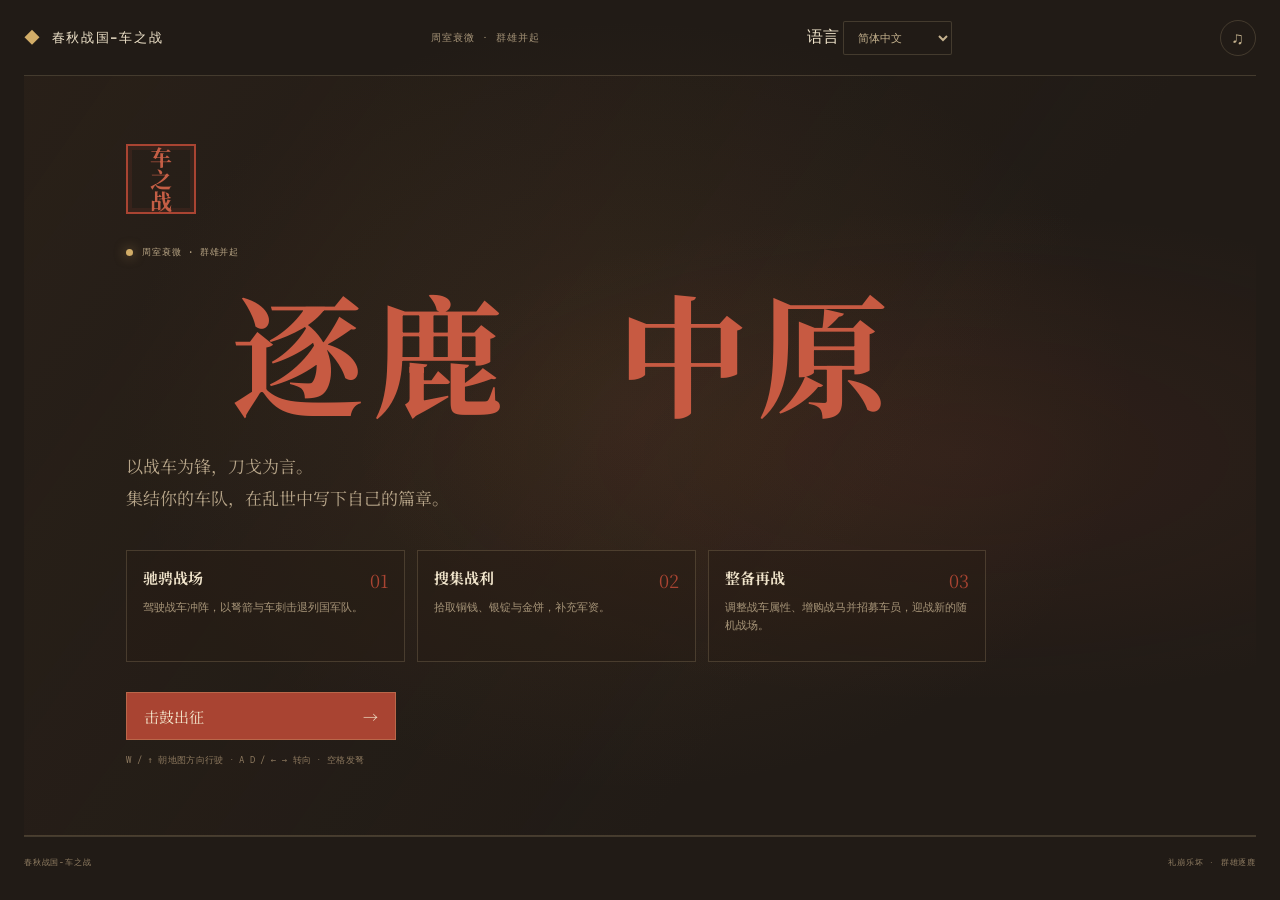
==== index.html @ d4587123 "Refactor battle into composable systems with seeded RNG and tests Split the monolithic game module i" ====
<!doctype html>
<html lang="zh-CN">
  <head>
    <meta charset="UTF-8">
    <meta name="viewport" content="width=device-width, initial-scale=1, viewport-fit=cover">
    <meta name="theme-color" content="#211b16">
    <meta name="description" data-i18n-content="app.description" content="一款以春秋战国为背景的俯视角战车战斗游戏。">
    <title data-i18n="app.title">春秋战国-车之战</title>
    <link rel="icon" href="data:,">
    <link rel="stylesheet" href="./styles/game.css">
    <script type="module" src="./src/main.js"></script>
  </head>
  <body>
    <main class="game-shell">
      <header class="topbar">
        <a class="brand" href="./" data-i18n-aria-label="app.home" aria-label="春秋战国-车之战首页">
          <span class="brand-mark" aria-hidden="true">◆</span>
          <span data-i18n="app.brand">春秋战国-车之战</span>
        </a>
        <p class="topbar-note" data-i18n="app.motto">周室衰微 · 群雄并起</p>
        <label class="language-control">
          <span class="sr-only" data-i18n="app.language">语言</span>
          <select id="locale-select" data-i18n-aria-label="app.language" aria-label="语言">
            <option value="zh-CN" data-i18n="app.language.zh-CN">简体中文</option>
            <option value="en" data-i18n="app.language.en">English</option>
          </select>
        </label>
        <button class="sound-button" id="sound-button" type="button" data-i18n-aria-label="app.sound" data-i18n-title="app.sound" aria-label="切换音效" title="切换音效">
          <span id="sound-icon" aria-hidden="true">♫</span>
        </button>
      </header>

      <section class="screen menu-screen" id="menu-screen">
        <div class="menu-seal" data-i18n="menu.seal">车之战</div>
        <p class="eyebrow"><span class="status-dot"></span><span data-i18n="menu.eyebrow">周室衰微 · 群雄并起</span></p>
        <h1><span data-i18n="menu.title.first">逐鹿</span><span data-i18n="menu.title.second">中原</span></h1>
        <p class="menu-lede"><span data-i18n="menu.lede.first">以战车为锋，刀戈为言。</span><br><span data-i18n="menu.lede.second">集结你的车队，在乱世中写下自己的篇章。</span></p>
        <div class="menu-features">
          <article><span aria-hidden="true">01</span><strong data-i18n="menu.feature.1.title">驰骋战场</strong><p data-i18n="menu.feature.1.copy">驾驶战车冲阵，以弩箭与车刺击退列国军队。</p></article>
          <article><span aria-hidden="true">02</span><strong data-i18n="menu.feature.2.title">搜集战利</strong><p data-i18n="menu.feature.2.copy">拾取铜钱、银锭与金饼，补充军资。</p></article>
          <article><span aria-hidden="true">03</span><strong data-i18n="menu.feature.3.title">整备再战</strong><p data-i18n="menu.feature.3.copy">调整战车属性、增购战马并招募车员，迎战新的随机战场。</p></article>
        </div>
        <button class="primary-action" id="menu-start" type="button"><span data-i18n="menu.start">击鼓出征</span><span aria-hidden="true">→</span></button>
        <p class="menu-footnote" data-i18n="controls.chariot">W / ↑ 地图向上 · S / ↓ 地图向下 · A D / ← → 转向并漂移 · 空格发弩</p>
      </section>

      <section class="screen shop-screen" id="shop-screen" hidden>
        <div class="shop-heading">
          <div>
            <p class="eyebrow"><span class="status-dot"></span><span data-i18n="shop.eyebrow">此役已毕</span></p>
            <h2 data-i18n="shop.title">凯旋整备</h2>
            <p class="shop-subtitle" id="shop-location"></p>
          </div>
          <div class="treasury shop-treasury"><span data-i18n="shop.treasury">军资</span><strong id="shop-gold">0</strong><span data-i18n="shop.currency">两</span></div>
        </div>
        <div class="shop-summary">
          <span><span data-i18n="shop.score">本役战功</span> <strong id="shop-score">0</strong></span>
          <span><span data-i18n="shop.kills">讨伐敌军</span> <strong id="shop-kills">0</strong></span>
          <span><span data-i18n="shop.stage">当前战局</span> <strong id="shop-stage">1</strong></span>
        </div>
        <h3 class="section-title"><span data-i18n="shop.stats.title">战车属性</span> <span data-i18n="shop.stats.hint">五维雷达 · 悬停或聚焦购置项预览变化</span></h3>
        <div class="shop-stats" id="shop-stats" aria-live="polite"></div>
        <p class="shop-collision-note"><strong data-i18n="shop.collision.label">冲撞伤害：</strong><span data-i18n="shop.collision.description">基础为 1 点；每级轴与轮辋升级额外增加 2 点。需要高速正面冲撞；重甲步卒仍免疫冲撞伤害。机动和战马影响速度与转向，不直接增加伤害。</span></p>
        <h3 class="section-title shop-equipment-title"><span data-i18n="shop.items.title">整装备战</span> <span data-i18n="shop.items.hint">选择类别查看可购项目</span></h3>
        <div class="shop-items" id="shop-items"></div>
        <div class="shop-bottom">
          <p id="shop-message" aria-live="polite" data-i18n="shop.message">军资可在此换取更强的战车与随行将士。</p>
          <button class="primary-action" id="next-battle" type="button"><span data-i18n="shop.next">整备完成 · 开始下一战</span><span aria-hidden="true">→</span></button>
        </div>
      </section>

      <section class="game-layout screen" id="battle-screen" data-i18n-aria-label="battle.label" aria-label="春秋战国-车之战" hidden>
        <div class="field-frame">
          <div class="canvas-wrap">
            <canvas id="game" data-i18n-aria-label="battle.aria" aria-label="春秋战国战场。战车阶段W、S沿地图上下加速，A、D转向并造成漂移，空格发射弩箭；下车后WASD移动，空格近战。"></canvas>
            <section class="battle-hud" data-i18n-aria-label="battle.status" aria-label="战场状态">
              <div class="stats" aria-live="polite">
                <div class="stat battle-score">
                  <span class="stat-label" data-i18n="battle.score">战功</span>
                  <strong id="score">00000</strong>
                </div>
                <div class="treasury"><span data-i18n="shop.treasury">军资</span><strong id="gold">0</strong><span data-i18n="shop.currency">两</span></div>
                <div class="stat">
                  <span class="stat-label" data-i18n="battle.stage">战局</span>
                  <strong id="wave">01</strong>
                </div>
              </div>
              <div class="battle-hud-details">
                <div class="mode-block">
                  <span class="stat-label" data-i18n="battle.mode">作战形态</span>
                  <strong id="party-mode" class="party-mode" data-i18n="battle.chariot">战车</strong>
                </div>
                <div class="hull-block">
                  <div class="hull-caption"><span id="hull-label" class="stat-label" data-i18n="battle.hull">战车耐久</span><strong id="hull-value">100</strong></div>
                  <div class="hull-track"><span id="hull-health"></span></div>
                </div>
                <div class="objective-block">
                  <div class="hull-caption"><span class="stat-label" id="objective-label" data-i18n="battle.objective">本役目标</span><strong id="objective-count">0 / 8</strong></div>
                  <div class="hull-track"><span id="objective-progress"></span></div>
                </div>
              </div>
            </section>
            <div class="extraction-guide" id="extraction-guide" hidden aria-live="polite">
              <span class="extraction-arrow" id="extraction-arrow" aria-hidden="true">↑</span>
              <span class="extraction-guide-copy"><strong data-i18n="battle.extractGuide">前往撤离点</strong><small id="extraction-distance"></small></span>
            </div>
            <div class="boss-warning" id="boss-warning" hidden role="alert">
              <span class="boss-warning-mark" aria-hidden="true">!</span>
              <span class="boss-warning-copy"><strong id="boss-warning-title"></strong><small id="boss-warning-subtitle"></small></span>
            </div>
            <button class="start-button" id="start-button" type="button" data-i18n-aria-label="battle.pauseLabel" aria-label="暂停战局">
              <span id="start-label" data-i18n="battle.startLabel">整军出征</span><span aria-hidden="true">↗</span>
            </button>
            <div class="game-overlay" id="game-overlay">
              <div class="overlay-card">
                <span class="overlay-icon" id="overlay-icon">✦</span>
                <p class="eyebrow" id="overlay-eyebrow" data-i18n="overlay.ready">整军待发</p>
                <h2 id="overlay-title" data-i18n="overlay.title">将军，请下令</h2>
                <p id="overlay-copy" data-i18n="overlay.copy">驾驭战车，冲破敌阵，争夺中原。</p>
                <button class="overlay-button" id="overlay-button" type="button"><span data-i18n="menu.start">击鼓出征</span><span aria-hidden="true">→</span></button>
              </div>
            </div>
            <div class="touch-controls" data-i18n-aria-label="battle.touch" aria-label="触屏操作">
              <div class="touch-pad" id="touch-pad" role="group" data-i18n-aria-label="battle.touchDirection" aria-label="战车方向">
                <div class="touch-joystick" id="touch-joystick" role="application" data-i18n-aria-label="battle.joystick" aria-label="方向摇杆">
                  <span class="touch-joystick-mark touch-joystick-mark-up" aria-hidden="true"></span>
                  <span class="touch-joystick-mark touch-joystick-mark-right" aria-hidden="true"></span>
                  <span class="touch-joystick-mark touch-joystick-mark-down" aria-hidden="true"></span>
                  <span class="touch-joystick-mark touch-joystick-mark-left" aria-hidden="true"></span>
                  <span class="touch-joystick-knob" id="touch-joystick-knob" aria-hidden="true"></span>
                </div>
              </div>
              <button class="touch-key touch-fire" type="button" data-control=" " data-i18n="battle.attack.short" data-i18n-aria-label="battle.attack" aria-label="弩射或近战攻击">弩 / 击</button>
              <p class="touch-hint" id="touch-hint" data-i18n="battle.touchHint">↑ 前进 · ↓ 后退 · ← → 转向</p>
            </div>
          </div>
        </div>
      </section>
      <footer class="page-footer">
        <span data-i18n="app.brand">春秋战国-车之战</span>
        <span data-i18n="app.footer">礼崩乐坏 · 群雄逐鹿</span>
      </footer>
    </main>
    <div class="fatal-error" id="fatal-error" hidden role="alert" aria-live="assertive">
      <strong data-i18n="app.error.title">战场中断</strong>
      <p id="fatal-error-copy"></p>
      <button type="button" id="fatal-error-reload" data-i18n="app.error.reload">刷新页面</button>
    </div>
  </body>
</html>
---- styles/game.css ----
@import url("https://fonts.googleapis.com/css2?family=DM+Mono:wght@400;500&family=DM+Sans:wght@400;500;600;700&family=Noto+Serif+SC:wght@500;600;700;800&display=swap");

:root {
  color-scheme: dark;
  font-family: "DM Sans", sans-serif;
  background: #211b16;
  color: #eee2c9;
  font-synthesis: none;
  text-rendering: optimizeLegibility;
  --muted: #a69478;
  --line: rgba(211, 185, 139, 0.2);
  --lime: #d2ad68;
  --cinnabar: #a94432;
}

* {
  box-sizing: border-box;
}

body {
  min-width: 320px;
  min-height: 100vh;
  margin: 0;
  background:
    radial-gradient(ellipse at 49% 45%, rgba(123, 83, 48, 0.2), transparent 55%),
    #211b16;
}

button {
  font: inherit;
}

.game-shell {
  width: min(1680px, calc(100% - 48px), calc((100vh - 260px) * 1.62 + 270px));
  margin: 0 auto;
}

.screen[hidden] {
  display: none !important;
}

.topbar,
.brand,
.topbar-note,
.page-footer,
.field-topline,
.field-footer,
.stats,
.control-row,
.start-button,
.overlay-button {
  display: flex;
  align-items: center;
}

.topbar {
  height: 76px;
  justify-content: space-between;
  gap: 14px;
  border-bottom: 1px solid var(--line);
}

.brand {
  gap: 10px;
  color: #eee2c9;
  font-size: 13px;
  font-weight: 700;
  letter-spacing: 0.13em;
  text-decoration: none;
}

.brand-mark {
  color: var(--lime);
  font-size: 16px;
}

.brand-accent {
  color: #c75a42;
}

.language-control select {
  min-height: 34px;
  padding: 0 28px 0 10px;
  border: 1px solid var(--line);
  border-radius: 2px;
  background: #211b16;
  color: #c5b28e;
  font: 11px "DM Mono", monospace;
}

.language-control select:focus-visible {
  outline: 2px solid var(--lime);
  outline-offset: 2px;
}

.topbar-note,
.stat-label,
.eyebrow,
.field-topline,
.field-footer,
.page-footer,
.mission-hint {
  font-family: "DM Mono", monospace;
  letter-spacing: 0.1em;
}

.topbar-note {
  gap: 10px;
  margin: 0;
  color: #a69478;
  font-size: 10px;
}

.topbar-note span {
  color: var(--lime);
}

.sound-button {
  width: 36px;
  height: 36px;
  border: 1px solid var(--line);
  border-radius: 50%;
  background: transparent;
  color: #c5b28e;
  cursor: pointer;
  font-size: 17px;
}

.sound-button:hover {
  border-color: var(--lime);
  color: var(--lime);
}

.game-layout {
  display: grid;
  grid-template-columns: 220px minmax(0, 1fr);
  gap: clamp(24px, 2.4vw, 40px);
  align-items: center;
  padding: 24px 0 28px;
}

.mission-panel {
  padding: 12px 0;
}

.eyebrow {
  display: flex;
  align-items: center;
  gap: 9px;
  margin: 0;
  color: #b6a383;
  font-size: 9px;
  font-weight: 500;
}

.status-dot,
.field-indicator {
  width: 7px;
  height: 7px;
  border-radius: 50%;
  background: var(--lime);
  box-shadow: 0 0 12px rgba(210, 173, 104, 0.58);
}

h1 {
  margin: 22px 0 14px;
  font-family: "Noto Serif SC", "Songti SC", serif;
  font-size: clamp(54px, 6vw, 76px);
  font-weight: 700;
  letter-spacing: -0.035em;
  line-height: 0.82;
  text-transform: uppercase;
}

h1 span {
  color: #c75a42;
}

.menu-screen {
  display: grid;
  min-height: min(760px, calc(100vh - 128px));
  align-content: center;
  justify-items: start;
  padding: 58px clamp(20px, 8vw, 110px);
  border-bottom: 1px solid var(--line);
  background:
    radial-gradient(ellipse at 76% 50%, rgba(168, 68, 50, 0.1), transparent 46%),
    linear-gradient(125deg, rgba(75, 53, 34, 0.18), transparent 66%);
}

.menu-seal {
  display: grid;
  width: 70px;
  height: 70px;
  place-items: center;
  margin-bottom: 32px;
  border: 2px solid #a94432;
  color: #c45e45;
  font-family: "Noto Serif SC", "Songti SC", serif;
  font-size: 22px;
  font-weight: 700;
  writing-mode: vertical-rl;
  box-shadow: inset 0 0 0 4px rgba(169, 68, 50, 0.12);
}

.menu-screen h1 {
  margin: 22px 0 14px;
  font-size: clamp(74px, 12vw, 132px);
  line-height: 1.06;
  letter-spacing: 0.06em;
}

.menu-screen h1 span {
  margin-left: 0.8em;
}

[lang="en"] .menu-screen h1 {
  font-size: clamp(48px, 8vw, 100px);
  letter-spacing: -0.025em;
  line-height: 0.98;
}

[lang="en"] .menu-screen h1 span {
  display: block;
  margin-left: 0;
}

.menu-lede {
  margin: 15px 0 36px;
  color: #b8a68a;
  font-family: "Noto Serif SC", "Songti SC", serif;
  font-size: 17px;
  line-height: 1.9;
}

.menu-features {
  display: grid;
  width: min(860px, 100%);
  grid-template-columns: repeat(3, minmax(0, 1fr));
  gap: 12px;
  margin-bottom: 30px;
}

.menu-features article {
  min-height: 112px;
  padding: 16px;
  border: 1px solid var(--line);
  background: rgba(39, 28, 20, 0.48);
}

.menu-features article > span {
  float: right;
  color: #a94432;
  font-family: "Noto Serif SC", "Songti SC", serif;
  font-size: 18px;
}

.menu-features strong {
  font-family: "Noto Serif SC", "Songti SC", serif;
  font-size: 15px;
}

.menu-features p {
  margin: 9px 0 0;
  color: #a69478;
  font-size: 11px;
  line-height: 1.65;
}

.primary-action {
  display: flex;
  width: min(270px, 100%);
  min-height: 48px;
  align-items: center;
  justify-content: space-between;
  padding: 0 17px;
  border: 1px solid rgba(218, 169, 118, 0.35);
  background: var(--cinnabar);
  color: #f3e7cd;
  cursor: pointer;
  font-family: "Noto Serif SC", "Songti SC", serif;
  font-size: 15px;
  transition: background 160ms ease, transform 160ms ease;
}

.primary-action:hover {
  transform: translateY(-2px);
  background: #c55a42;
}

.menu-footnote {
  margin: 14px 0 0;
  color: #8c785e;
  font-family: "DM Mono", monospace;
  font-size: 9px;
  letter-spacing: 0.03em;
}

.shop-screen {
  min-height: min(760px, calc(100vh - 128px));
  padding: clamp(28px, 5vw, 60px) clamp(16px, 8vw, 100px);
  border-bottom: 1px solid var(--line);
  background: radial-gradient(ellipse at 75% 15%, rgba(168, 68, 50, 0.11), transparent 42%);
}

.shop-heading,
.shop-summary,
.shop-bottom,
.treasury,
.hull-caption {
  display: flex;
  align-items: center;
  justify-content: space-between;
}

.shop-heading h2 {
  margin: 10px 0 5px;
  font-family: "Noto Serif SC", "Songti SC", serif;
  font-size: clamp(32px, 5vw, 48px);
}

.shop-subtitle {
  margin: 0;
  color: #a69478;
  font-size: 12px;
}

.treasury {
  gap: 9px;
  color: #b79b66;
  font-family: "Noto Serif SC", "Songti SC", serif;
  font-size: 13px;
}

.treasury strong {
  color: #e0c07a;
  font-family: "DM Mono", monospace;
  font-size: 24px;
}

.shop-treasury {
  padding: 12px 16px;
  border: 1px solid rgba(210, 173, 104, 0.3);
  background: rgba(39, 28, 20, 0.55);
}

.shop-summary {
  justify-content: flex-start;
  gap: clamp(15px, 4vw, 46px);
  margin: 26px 0 34px;
  padding: 14px 0;
  border-top: 1px solid var(--line);
  border-bottom: 1px solid var(--line);
  color: #a69478;
  font-size: 11px;
}

.shop-summary strong {
  margin-left: 8px;
  color: #eee2c9;
  font-family: "DM Mono", monospace;
  font-weight: 500;
}

.section-title {
  display: flex;
  align-items: baseline;
  gap: 14px;
  margin: 0 0 14px;
  font-family: "Noto Serif SC", "Songti SC", serif;
  font-size: 19px;
}

.section-title span {
  color: #8e7b60;
  font-family: "DM Sans", sans-serif;
  font-size: 10px;
  font-weight: 400;
}

.shop-stats {
  display: grid;
  min-height: 330px;
  place-items: center;
  margin: 0 0 28px;
  border: 1px solid var(--line);
  background:
    radial-gradient(ellipse at center, rgba(210, 173, 104, 0.08), transparent 68%),
    rgba(39, 28, 20, 0.35);
}

.shop-radar {
  width: min(100%, 390px);
  height: auto;
  overflow: visible;
}

.radar-grid {
  fill: rgba(210, 173, 104, 0.025);
  stroke: rgba(211, 185, 139, 0.24);
  stroke-width: 1;
}

.radar-axis {
  stroke: rgba(211, 185, 139, 0.24);
  stroke-width: 1;
}

.radar-current {
  fill: rgba(210, 173, 104, 0.22);
  stroke: #d2ad68;
  stroke-width: 2.5;
  stroke-linejoin: round;
}

.radar-preview {
  fill: transparent;
  stroke: transparent;
  stroke-width: 2;
  stroke-dasharray: 5 4;
  stroke-linejoin: round;
  transition: points 180ms ease, fill 180ms ease, stroke 180ms ease;
}

.radar-preview.is-preview {
  fill: rgba(123, 184, 141, 0.16);
  stroke: #8ec88c;
}

.radar-label {
  fill: #c8b99d;
  font-family: "Noto Serif SC", "Songti SC", serif;
  font-size: 11px;
  transition: fill 180ms ease;
}

.radar-value {
  fill: #eee2c9;
  font-family: "DM Mono", monospace;
  font-size: 10px;
}

.radar-label.is-up,
.radar-label.is-up .radar-value {
  fill: #8ec88c;
}

.radar-label.is-down,
.radar-label.is-down .radar-value {
  fill: #d47a68;
}

.shop-collision-note {
  margin: -14px 0 26px;
  padding: 11px 14px;
  border-left: 2px solid rgba(210, 173, 104, 0.58);
  background: rgba(39, 28, 20, 0.4);
  color: #a69478;
  font-size: 11px;
  line-height: 1.65;
}

.shop-collision-note strong {
  color: #d2ad68;
  font-weight: 600;
}

.shop-equipment-title {
  margin-top: 0;
}

.shop-items {
  border: 1px solid var(--line);
  background: rgba(39, 28, 20, 0.3);
}

.shop-tabs {
  display: flex;
  gap: 4px;
  padding: 8px 8px 0;
  border-bottom: 1px solid var(--line);
}

.shop-tab {
  min-height: 40px;
  padding: 0 18px;
  border: 1px solid transparent;
  border-bottom: 0;
  background: transparent;
  color: #a69478;
  cursor: pointer;
  font-family: "Noto Serif SC", "Songti SC", serif;
  font-size: 13px;
}

.shop-tab:hover,
.shop-tab:focus-visible {
  color: #eee2c9;
}

.shop-tab[aria-selected="true"] {
  border-color: var(--line);
  background: rgba(210, 173, 104, 0.08);
  color: #e0c07a;
}

.shop-tab-panel {
  display: grid;
  height: clamp(220px, 48vh, 430px);
  grid-template-columns: repeat(2, minmax(0, 1fr));
  align-content: start;
  gap: 10px;
  overflow-y: auto;
  overscroll-behavior: contain;
  padding: 14px;
  scrollbar-color: rgba(210, 173, 104, 0.55) rgba(15, 11, 8, 0.45);
  scrollbar-gutter: stable;
  scrollbar-width: thin;
}

.shop-tab-panel[hidden] {
  display: none;
}

.shop-tab-panel::-webkit-scrollbar {
  width: 9px;
}

.shop-tab-panel::-webkit-scrollbar-track {
  background: rgba(15, 11, 8, 0.45);
}

.shop-tab-panel::-webkit-scrollbar-thumb {
  border: 2px solid rgba(15, 11, 8, 0.45);
  border-radius: 8px;
  background: rgba(210, 173, 104, 0.55);
}

.shop-item {
  display: grid;
  min-height: 132px;
  grid-template-columns: 42px minmax(0, 1fr);
  gap: 4px 13px;
  padding: 15px;
  border: 1px solid var(--line);
  background: rgba(39, 28, 20, 0.55);
}

.shop-item-icon {
  display: grid;
  width: 40px;
  height: 40px;
  grid-row: span 2;
  place-items: center;
  border: 1px solid rgba(210, 173, 104, 0.3);
  color: #d2ad68;
  font-family: "Noto Serif SC", "Songti SC", serif;
  font-size: 18px;
}

.shop-item h4 {
  margin: 0;
  font-family: "Noto Serif SC", "Songti SC", serif;
  font-size: 14px;
}

.shop-item-details p {
  margin: 5px 0 6px;
  color: #a69478;
  font-size: 10px;
  line-height: 1.55;
}

.shop-item-effect {
  color: #c28b5f;
  font-family: "DM Mono", monospace;
  font-size: 9px;
}

.shop-slot-count {
  grid-column: 1 / -1;
  margin: 5px 0 0;
  color: #d2ad68;
  font-family: "DM Mono", monospace;
  font-size: 10px;
}

.shop-buy {
  grid-column: 2;
  justify-self: start;
  padding: 6px 10px;
  border: 1px solid rgba(210, 173, 104, 0.27);
  background: rgba(169, 68, 50, 0.24);
  color: #e5d1ae;
  cursor: pointer;
  font-family: "DM Mono", monospace;
  font-size: 9px;
}

.shop-buy:disabled {
  border-color: rgba(211, 185, 139, 0.1);
  background: rgba(255, 255, 255, 0.02);
  color: #796b57;
  cursor: not-allowed;
}

.shop-bottom {
  gap: 16px;
  margin-top: 24px;
}

.shop-bottom p {
  color: #a69478;
  font-size: 11px;
}

.shop-bottom .primary-action {
  flex: 0 0 245px;
}

.treasury:not(.shop-treasury) {
  justify-content: flex-start;
  gap: 7px;
  margin-top: -3px;
  padding: 10px 0 14px;
  border-bottom: 1px solid var(--line);
  color: #b79b66;
  font-family: "Noto Serif SC", "Songti SC", serif;
  font-size: 11px;
}

.treasury:not(.shop-treasury) strong {
  color: #e0c07a;
  font-family: "DM Mono", monospace;
  font-size: 16px;
  font-weight: 500;
}

.objective-block {
  padding: 14px 0 5px;
}

.mission-copy {
  max-width: 220px;
  margin: 20px 0 30px;
  color: #b4a487;
  font-size: 12px;
  line-height: 1.7;
}

.stats {
  gap: 30px;
  padding: 18px 0;
  border-top: 1px solid var(--line);
  border-bottom: 1px solid var(--line);
}

.stat {
  display: grid;
  gap: 7px;
}

.stat-label {
  color: #a69478;
  font-size: 9px;
}

.stat strong {
  font-family: "Noto Serif SC", "Songti SC", serif;
  font-size: 25px;
  font-weight: 600;
  letter-spacing: 0.04em;
}

.mode-block {
  display: flex;
  align-items: center;
  justify-content: space-between;
  padding: 18px 0;
  border-bottom: 1px solid var(--line);
}

.hull-block {
  padding: 15px 0 4px;
}

.hull-caption {
  display: flex;
  align-items: center;
  justify-content: space-between;
  margin-bottom: 8px;
  font-family: "DM Mono", monospace;
  font-size: 9px;
}

.hull-caption strong {
  color: #d8bc7e;
  font-weight: 500;
}

.hull-track {
  height: 6px;
  overflow: hidden;
  border: 1px solid rgba(211, 185, 139, 0.22);
  background: rgba(15, 11, 8, 0.55);
}

.hull-track span {
  display: block;
  width: 100%;
  height: 100%;
  background: linear-gradient(90deg, #758050, #c1a05e);
  transition: width 180ms ease, background 180ms ease;
}

.hull-track span.damaged {
  background: linear-gradient(90deg, #9c382b, #d17a4e);
}

.party-mode {
  color: #71c4a5;
  font-family: "Noto Serif SC", "Songti SC", serif;
  font-size: 16px;
}

.party-mode.on-foot {
  color: #f0c66e;
}

.controls {
  display: grid;
  gap: 12px;
  padding: 21px 0 24px;
}

.controls > .stat-label {
  margin: 0 0 2px;
}

.control-row {
  justify-content: space-between;
  color: #b7a88d;
  font-size: 10px;
}

.key-group {
  display: flex;
  gap: 3px;
}

kbd {
  display: inline-grid;
  min-width: 19px;
  height: 19px;
  place-items: center;
  border: 1px solid rgba(211, 185, 139, 0.24);
  border-radius: 3px;
  background: rgba(255, 255, 255, 0.025);
  color: #e6d6b8;
  font-family: "DM Mono", monospace;
  font-size: 9px;
}

.key-group kbd:only-child {
  min-width: 43px;
  padding: 0 5px;
  font-size: 8px;
}

.start-button {
  width: 100%;
  min-height: 46px;
  justify-content: space-between;
  padding: 0 15px;
  border: 0;
  border-radius: 3px;
  background: var(--cinnabar);
  color: #f3e7cd;
  cursor: pointer;
  font-family: "DM Mono", monospace;
  font-size: 10px;
  font-weight: 500;
  letter-spacing: 0.08em;
  transition: background 160ms ease, transform 160ms ease;
}

.start-button:hover,
.overlay-button:hover {
  background: #c55a42;
  transform: translateY(-1px);
}

.mission-hint {
  min-height: 12px;
  margin: 11px 0 0;
  color: #9e8c70;
  font-size: 8px;
  text-align: center;
}

.field-frame {
  min-width: 0;
  padding: 12px;
  border: 1px solid rgba(211, 185, 139, 0.28);
  background: rgba(27, 20, 15, 0.72);
  box-shadow: 0 24px 90px rgba(0, 0, 0, 0.2);
}

.touch-controls {
  display: none;
}

.touch-hint {
  display: none;
}

.field-topline,
.field-footer {
  min-height: 29px;
  justify-content: space-between;
  padding: 0 5px;
  color: #a69478;
  font-size: 8px;
}

.field-topline > span:first-child {
  display: inline-flex;
  align-items: center;
  gap: 8px;
}

.field-indicator {
  width: 5px;
  height: 5px;
}

.canvas-wrap {
  position: relative;
  overflow: hidden;
  background: #1b2a20;
  aspect-ratio: 1.62;
}

canvas {
  display: block;
  width: 100%;
  height: 100%;
}

.game-overlay {
  position: absolute;
  inset: 0;
  display: grid;
  place-items: center;
  background: rgba(32, 23, 16, 0.72);
  backdrop-filter: blur(3px);
  transition: opacity 220ms ease, visibility 220ms ease;
}

.game-overlay.hidden {
  visibility: hidden;
  opacity: 0;
  pointer-events: none;
}

.overlay-card {
  width: min(330px, calc(100% - 40px));
  padding: 25px 22px;
  border: 1px solid rgba(210, 173, 104, 0.36);
  background: rgba(42, 31, 22, 0.96);
  text-align: center;
}

.overlay-icon {
  display: inline-grid;
  width: 35px;
  height: 35px;
  place-items: center;
  margin-bottom: 15px;
  border: 1px solid rgba(210, 173, 104, 0.4);
  border-radius: 50%;
  color: var(--lime);
  font-size: 15px;
}

.overlay-card .eyebrow {
  justify-content: center;
  color: var(--lime);
  font-size: 8px;
}

.overlay-card h2 {
  margin: 10px 0 8px;
  font-family: "Noto Serif SC", "Songti SC", serif;
  font-size: 32px;
  font-weight: 600;
  letter-spacing: 0.01em;
}

.overlay-card > p:last-of-type {
  margin: 0 0 19px;
  color: #c5b28e;
  font-size: 11px;
}

.overlay-button {
  width: 100%;
  min-height: 40px;
  justify-content: space-between;
  padding: 0 13px;
  border: 0;
  border-radius: 2px;
  background: var(--cinnabar);
  color: #f3e7cd;
  cursor: pointer;
  font-family: "DM Mono", monospace;
  font-size: 9px;
  letter-spacing: 0.08em;
  transition: background 160ms ease, transform 160ms ease;
}

.field-footer {
  min-height: 33px;
  padding-top: 4px;
  font-size: 7px;
}

.field-footer strong {
  margin-left: 5px;
  color: #e6d6b8;
  font-weight: 400;
}

.field-footer .threat {
  color: #d17a4e;
}

.page-footer {
  height: 51px;
  justify-content: space-between;
  border-top: 1px solid var(--line);
  color: #927f64;
  font-size: 8px;
}

.copyright {
  color: #c75a42;
}

@media (max-width: 850px) {
  .game-shell {
    width: calc(100% - 32px);
  }

  .game-layout {
    grid-template-columns: 1fr;
    gap: 18px;
    padding: 22px 0 28px;
  }

  .mission-panel {
    display: grid;
    grid-template-columns: 1fr 1fr;
    column-gap: 20px;
    padding: 0;
  }

  .mission-panel > .eyebrow,
  .mission-panel h1,
  .mission-copy {
    grid-column: 1;
  }

  .mission-panel h1 {
    margin: 9px 0 0;
    font-size: 50px;
  }

  .mission-copy {
    margin: 7px 0 0;
    font-size: 10px;
  }

  .stats,
  .treasury:not(.shop-treasury),
  .mode-block,
  .hull-block,
  .objective-block,
  .controls,
  .start-button,
  .mission-hint {
    grid-column: 2;
  }

  .stats {
    grid-row: 1 / span 2;
    align-self: end;
    gap: 18px;
    padding: 6px 0 10px;
    border-top: 0;
  }

  .mode-block {
    grid-row: 3;
    align-self: start;
    padding: 9px 0;
  }

  .hull-block {
    grid-column: 2;
    padding-top: 8px;
  }

  .objective-block {
    grid-column: 2;
    padding-top: 8px;
  }

  .canvas-wrap {
    aspect-ratio: 1.35;
  }

  .controls,
  .start-button,
  .mission-hint {
    display: none;
  }

  .touch-controls {
    display: grid;
    grid-template-columns: 1fr auto;
    align-items: center;
    padding: 12px 5px 5px;
    touch-action: none;
  }

  .touch-pad {
    display: grid;
    grid-template-columns: repeat(3, 38px);
    grid-template-rows: repeat(2, 34px);
    gap: 3px;
  }

  .touch-key {
    display: grid;
    place-items: center;
    border: 1px solid rgba(211, 185, 139, 0.28);
    border-radius: 4px;
    background: rgba(255, 235, 204, 0.045);
    color: #e6d6b8;
    cursor: pointer;
    font-family: "DM Mono", monospace;
    font-size: 15px;
    touch-action: none;
    user-select: none;
    -webkit-user-select: none;
  }

  .touch-key:active {
    border-color: var(--lime);
    background: rgba(210, 173, 104, 0.18);
  }

  .touch-up {
    grid-area: 1 / 2;
  }

  .touch-left {
    grid-area: 2 / 1;
  }

  .touch-down {
    grid-area: 2 / 2;
  }

  .touch-right {
    grid-area: 2 / 3;
  }

  .touch-fire {
    width: 74px;
    height: 64px;
    border-color: rgba(210, 173, 104, 0.5);
    background: var(--cinnabar);
    color: #f3e7cd;
    font-size: 10px;
    letter-spacing: 0.1em;
  }

  .touch-hint {
    display: block;
    grid-column: 1 / -1;
    margin: 7px 0 0;
    color: #a69478;
    font-family: "DM Mono", monospace;
    font-size: 8px;
    letter-spacing: 0.04em;
    text-align: center;
  }

  .menu-screen {
    min-height: calc(100vh - 128px);
    padding: 38px 8px;
  }

  .menu-features {
    grid-template-columns: 1fr;
  }

  .menu-features article {
    min-height: 82px;
  }

  .shop-screen {
    min-height: calc(100vh - 128px);
    padding: 32px 8px;
  }

  .shop-items {
    grid-template-columns: 1fr;
  }

  .shop-tab-panel {
    height: clamp(200px, 42vh, 340px);
    grid-template-columns: 1fr;
  }

  .shop-stats {
    min-height: 290px;
  }

  .shop-tab {
    flex: 1;
    padding: 0 8px;
  }

  .shop-bottom {
    align-items: stretch;
    flex-direction: column;
  }

  .shop-bottom .primary-action {
    flex-basis: auto;
  }
}

@media (max-width: 560px) {
  .game-shell {
    width: calc(100% - 28px);
  }

  .topbar {
    height: 61px;
  }

  .topbar-note {
    display: none;
  }

  .menu-screen {
    min-height: calc(100vh - 103px);
    padding: 32px 0;
  }

  .menu-screen h1 {
    font-size: 72px;
  }

  [lang="en"] .menu-screen h1 {
    font-size: clamp(42px, 12vw, 62px);
  }

  .menu-lede {
    font-size: 14px;
  }

  .menu-footnote {
    font-size: 8px;
    line-height: 1.8;
  }

  .shop-heading {
    align-items: flex-start;
    gap: 10px;
  }

  .shop-treasury {
    gap: 5px;
    padding: 9px;
  }

  .shop-treasury strong {
    font-size: 18px;
  }

  .shop-summary {
    flex-wrap: wrap;
    gap: 11px 18px;
    font-size: 9px;
  }

  .section-title {
    align-items: flex-start;
    flex-direction: column;
    gap: 4px;
  }

  .game-layout {
    gap: 14px;
    padding: 18px 0 22px;
  }

  .mission-panel {
    column-gap: 10px;
  }

  .mission-panel h1 {
    font-size: 44px;
  }

  .mission-copy {
    max-width: 190px;
    font-size: 10px;
  }

  .stats {
    gap: 12px;
  }

  .stat strong {
    font-size: 21px;
  }

  .mode-block {
    padding: 12px 0;
  }

  .hull-block {
    padding-top: 9px;
  }

  .field-frame {
    padding: 7px;
  }

  .canvas-wrap {
    aspect-ratio: 1.25;
  }

  .touch-controls {
    padding-top: 9px;
  }

  .touch-pad {
    grid-template-columns: repeat(3, 34px);
    grid-template-rows: repeat(2, 30px);
  }

  .touch-fire {
    width: 68px;
    height: 58px;
    background: var(--cinnabar);
  }

  .field-topline {
    min-height: 24px;
    font-size: 7px;
  }

  .field-footer {
    min-height: 26px;
    font-size: 6px;
  }

  .footer-coordinates {
    display: none;
  }

  .overlay-card {
    padding: 15px;
  }

  .overlay-icon {
    width: 27px;
    height: 27px;
    margin-bottom: 8px;
  }

  .overlay-card h2 {
    margin: 7px 0 5px;
    font-size: 25px;
  }
}

body.battle-focus {
  overflow: hidden;
}

.battle-focus .game-shell {
  width: 100%;
  max-width: none;
  height: 100vh;
  height: 100dvh;
  margin: 0;
}

.battle-focus .topbar,
.battle-focus .page-footer,
.battle-focus .mission-panel,
.battle-focus .field-topline,
.battle-focus .field-footer {
  display: none;
}

.battle-focus .game-layout {
  display: block;
  width: 100%;
  height: 100%;
  min-height: 0;
  padding: 0;
}

.battle-focus .field-frame {
  position: relative;
  width: 100%;
  height: 100%;
  min-width: 0;
  padding: 0;
  border: 0;
  background: #1b2a20;
  box-shadow: none;
}

.battle-focus .canvas-wrap {
  position: absolute;
  inset: 0;
  aspect-ratio: auto;
}

.battle-focus canvas {
  position: absolute;
  inset: 0;
}

.battle-hud {
  position: absolute;
  z-index: 2;
  bottom: 14px;
  left: 50%;
  display: grid;
  width: min(620px, calc(100% - 32px));
  grid-template-columns: repeat(6, minmax(0, 1fr));
  gap: 7px 12px;
  padding: 10px 14px;
  border: 1px solid rgba(211, 185, 139, 0.22);
  border-radius: 8px;
  background: linear-gradient(110deg, rgba(27, 22, 18, 0.84), rgba(41, 32, 23, 0.78));
  box-shadow: 0 4px 20px rgba(0, 0, 0, 0.18);
  backdrop-filter: blur(4px);
  transform: translateX(-50%);
}

.battle-focus .stats {
  display: contents;
  padding: 0;
  border: 0;
}

.battle-focus .battle-score {
  display: none;
}

.battle-focus .stat {
  gap: 1px;
}

.battle-focus .stat strong {
  font-size: 17px;
}

.battle-focus .treasury:not(.shop-treasury) {
  display: flex;
  gap: 5px;
  margin: 0;
  padding: 0;
  border: 0;
  font-size: 9px;
}

.battle-focus .treasury:not(.shop-treasury) strong {
  font-size: 14px;
}

.battle-focus .stats > :nth-child(2) {
  grid-column: 1 / span 2;
  align-self: center;
}

.battle-focus .stats > :nth-child(3) {
  grid-column: 3;
}

.battle-focus .battle-hud-details {
  display: contents;
}

.extraction-guide[hidden] {
  display: none;
}

.boss-warning[hidden] {
  display: none;
}

.boss-warning {
  position: absolute;
  z-index: 3;
  top: max(16px, env(safe-area-inset-top));
  left: 50%;
  display: flex;
  min-width: min(350px, calc(100% - 160px));
  align-items: center;
  gap: 12px;
  padding: 10px 18px 10px 12px;
  border: 1px solid rgba(255, 189, 133, 0.84);
  border-radius: 5px;
  background: linear-gradient(110deg, rgba(107, 34, 26, 0.96), rgba(54, 27, 22, 0.94));
  color: #fff0d0;
  box-shadow: 0 0 28px rgba(197, 52, 34, 0.52), 0 8px 26px rgba(0, 0, 0, 0.35);
  animation: boss-warning-arrival 520ms ease-out both, boss-warning-pulse 1.2s ease-in-out 520ms 4;
  pointer-events: none;
  transform: translateX(-50%);
  backdrop-filter: blur(5px);
}

.boss-warning-mark {
  display: grid;
  width: 34px;
  height: 34px;
  flex: 0 0 34px;
  place-items: center;
  border: 2px solid #efb66b;
  border-radius: 50%;
  color: #ffd088;
  font-family: "DM Mono", monospace;
  font-size: 22px;
  font-weight: 700;
}

.boss-warning-copy {
  display: grid;
  gap: 3px;
}

.boss-warning-copy strong {
  font-family: "Noto Serif SC", "Songti SC", serif;
  font-size: 16px;
  letter-spacing: 0.08em;
}

.boss-warning-copy small {
  color: #e4bd8c;
  font-size: 10px;
}

@keyframes boss-warning-arrival {
  from {
    opacity: 0;
    transform: translate(-50%, -18px) scale(0.94);
  }

  to {
    opacity: 1;
    transform: translate(-50%, 0) scale(1);
  }
}

@keyframes boss-warning-pulse {
  50% {
    box-shadow: 0 0 38px rgba(221, 57, 35, 0.76), 0 8px 26px rgba(0, 0, 0, 0.35);
  }
}

.extraction-guide {
  position: absolute;
  z-index: 2;
  top: max(16px, env(safe-area-inset-top));
  left: 50%;
  display: flex;
  min-height: 42px;
  align-items: center;
  gap: 10px;
  padding: 6px 14px 6px 9px;
  border: 1px solid rgba(255, 229, 167, 0.42);
  border-radius: 24px;
  background: rgba(33, 27, 22, 0.8);
  color: #f1dfb2;
  box-shadow: 0 4px 18px rgba(0, 0, 0, 0.2);
  pointer-events: none;
  transform: translateX(-50%);
  backdrop-filter: blur(5px);
}

.extraction-arrow {
  display: grid;
  width: 28px;
  height: 28px;
  place-items: center;
  border-radius: 50%;
  background: rgba(210, 173, 104, 0.16);
  color: #f2cd78;
  font-size: 22px;
  line-height: 1;
  transform: rotate(var(--guide-angle, 0rad));
  transition: transform 120ms linear;
}

.extraction-guide-copy {
  display: grid;
  gap: 1px;
  line-height: 1.25;
}

.extraction-guide-copy strong {
  font-size: 11px;
  font-weight: 600;
}

.extraction-guide-copy small {
  color: #c2ad82;
  font-family: "DM Mono", monospace;
  font-size: 9px;
}

.battle-hud-details {
  min-width: 0;
}

.battle-focus .mode-block {
  display: flex;
  grid-column: 4 / span 3;
  grid-row: 1;
  align-self: center;
  gap: 8px;
  justify-content: flex-start;
  min-height: 0;
  padding: 0;
  border: 0;
  align-items: center;
}

.battle-focus .hull-block,
.battle-focus .objective-block {
  grid-row: 2;
  min-width: 0;
  padding: 0;
}

.battle-focus .hull-block {
  grid-column: 1 / span 3;
}

.battle-focus .objective-block {
  grid-column: 4 / span 3;
}

.battle-focus .hull-track span.boss-health {
  background: linear-gradient(90deg, #842c24, #ee7045);
  box-shadow: 0 0 8px rgba(226, 73, 48, 0.55);
}

.battle-focus .hull-caption {
  margin-bottom: 3px;
  font-size: 8px;
}

.battle-focus .start-button {
  position: absolute;
  z-index: 2;
  top: 16px;
  right: 16px;
  display: flex;
  width: auto;
  min-width: 42px;
  min-height: 42px;
  justify-content: center;
  padding: 0 12px;
  border: 1px solid rgba(218, 169, 118, 0.35);
  font-size: 11px;
}

.battle-focus .start-button > span:last-child {
  display: none;
}

.battle-focus .game-overlay {
  z-index: 4;
}

.battle-focus .touch-controls {
  position: absolute;
  z-index: 3;
  right: max(16px, env(safe-area-inset-right));
  bottom: max(16px, env(safe-area-inset-bottom));
  left: max(16px, env(safe-area-inset-left));
  display: none;
  grid-template-columns: 1fr auto;
  padding: 0;
  pointer-events: none;
  touch-action: none;
}

.battle-focus .touch-key {
  pointer-events: auto;
  background-color: rgba(33, 27, 22, 0.75);
}

.battle-focus .touch-fire {
  background: var(--cinnabar);
}

.battle-focus .touch-hint {
  display: none;
}

@media (orientation: landscape) and (max-height: 520px) and (max-width: 1100px) {
  .battle-focus .canvas-wrap {
    inset: 0;
  }

  .battle-focus .touch-controls {
    right: max(12px, env(safe-area-inset-right));
    bottom: max(12px, env(safe-area-inset-bottom));
    left: max(12px, env(safe-area-inset-left));
    display: grid;
    grid-template-columns: auto auto;
    align-items: end;
    justify-content: space-between;
    padding: 0;
    background: linear-gradient(90deg, rgba(20, 19, 16, 0.18), transparent 26%, transparent 74%, rgba(20, 19, 16, 0.18));
  }

  .battle-focus .touch-pad {
    grid-template-columns: repeat(3, 44px);
    grid-template-rows: repeat(2, 40px);
    gap: 5px;
    padding: 7px;
    border-radius: 14px;
    background: rgba(26, 24, 20, 0.24);
    backdrop-filter: blur(2px);
  }

  .battle-focus .touch-key {
    border-color: rgba(238, 226, 201, 0.32);
    border-radius: 12px;
    background-color: rgba(31, 29, 25, 0.34);
    color: rgba(255, 246, 225, 0.94);
    font-size: 18px;
    box-shadow: 0 2px 8px rgba(0, 0, 0, 0.16);
    -webkit-tap-highlight-color: transparent;
  }

  .battle-focus .touch-key:active {
    background-color: rgba(210, 173, 104, 0.48);
  }

  .battle-focus .touch-fire {
    width: 68px;
    height: 68px;
    border-radius: 50%;
    background: rgba(169, 68, 50, 0.48);
  }

  .battle-focus .battle-hud {
    width: min(520px, calc(100% - 180px));
    gap: 4px 8px;
    padding: 6px 10px;
    background: rgba(27, 22, 18, 0.58);
    backdrop-filter: blur(2px);
  }

  .battle-focus .stat strong {
    font-size: 14px;
  }

  .battle-focus .hull-caption {
    margin-bottom: 2px;
    font-size: 7px;
  }

  .battle-focus .hull-track {
    height: 4px;
  }

  .battle-focus .start-button {
    top: max(8px, env(safe-area-inset-top));
    right: max(10px, env(safe-area-inset-right));
    min-width: 36px;
    min-height: 36px;
    padding: 0 8px;
  }
}

@media (max-width: 850px) {
  .battle-focus .touch-controls {
    display: grid;
  }
}

@media (max-width: 560px) {
  .boss-warning {
    top: max(10px, env(safe-area-inset-top));
    min-width: 0;
    max-width: calc(100% - 100px);
    gap: 8px;
    padding: 8px 11px 8px 8px;
  }

  .boss-warning-mark {
    width: 28px;
    height: 28px;
    flex-basis: 28px;
    font-size: 18px;
  }

  .boss-warning-copy strong {
    font-size: 12px;
  }

  .boss-warning-copy small {
    font-size: 8px;
  }

  .extraction-guide {
    top: max(10px, env(safe-area-inset-top));
    min-height: 36px;
    gap: 7px;
    padding: 4px 10px 4px 6px;
  }

  .extraction-arrow {
    width: 24px;
    height: 24px;
    font-size: 19px;
  }

  .extraction-guide-copy strong {
    font-size: 10px;
  }

  .extraction-guide-copy small {
    font-size: 8px;
  }

  .battle-hud {
    bottom: 82px;
    width: calc(100% - 20px);
    gap: 5px 8px;
    padding: 8px 10px;
  }

  .battle-focus .stats {
    gap: 0;
  }

  .battle-focus .stat strong {
    font-size: 16px;
  }

  .battle-focus .treasury:not(.shop-treasury) {
    font-size: 9px;
  }

  .battle-hud-details {
    gap: 0;
  }

  .battle-focus .hull-caption {
    font-size: 7px;
  }

  .battle-focus .start-button {
    top: 10px;
    right: 10px;
    min-width: 38px;
    min-height: 38px;
  }

  .battle-focus .touch-controls {
    right: 10px;
    bottom: 10px;
    left: 10px;
  }

  .overlay-card > p:last-of-type {
    margin-bottom: 12px;
    font-size: 9px;
  }

  .overlay-button {
    min-height: 34px;
  }

  .page-footer {
    height: 42px;
    font-size: 7px;
  }
}

@media (orientation: landscape) and (max-height: 520px) and (max-width: 1100px) {
  .battle-focus .touch-pad {
    width: 112px;
    height: 112px;
  }

  .battle-focus .battle-hud {
    width: min(470px, calc(100% - 150px));
  }
}

.battle-focus.touch-layout .touch-controls {
  right: max(12px, env(safe-area-inset-right));
  bottom: max(12px, env(safe-area-inset-bottom));
  left: max(12px, env(safe-area-inset-left));
  display: grid;
  grid-template-columns: auto auto;
  align-items: end;
  justify-content: space-between;
  padding: 0;
  pointer-events: none;
  touch-action: none;
}

.battle-focus .battle-hud {
  --touch-pad-size: 132px;
  bottom: max(12px, env(safe-area-inset-bottom));
  top: auto;
  width: min(520px, calc(100% - 2 * (var(--touch-pad-size) + 24px)));
  gap: 4px 8px;
  padding: 6px 10px;
  border-color: rgba(211, 185, 139, 0.16);
  background: rgba(27, 22, 18, 0.52);
  box-shadow: 0 2px 10px rgba(0, 0, 0, 0.12);
  backdrop-filter: blur(2px);
}

.battle-focus.touch-layout .battle-hud .stat strong {
  font-size: 14px;
}

.battle-focus.touch-layout .battle-hud .stat-label,
.battle-focus.touch-layout .battle-hud .hull-caption {
  font-size: 8px;
}

.battle-focus.touch-layout .battle-hud .treasury:not(.shop-treasury) strong {
  font-size: 12px;
}

.battle-focus.touch-layout .battle-hud .hull-track {
  height: 4px;
}

.battle-focus.touch-layout .touch-pad {
  position: relative;
  display: grid;
  width: 132px;
  height: 132px;
  grid-template-columns: minmax(0, 1fr);
  grid-template-rows: minmax(0, 1fr);
  place-items: center;
  padding: 8px;
  border: 1px solid rgba(238, 226, 201, 0.13);
  border-radius: 50%;
  background: rgba(26, 24, 20, 0.18);
  pointer-events: auto;
  touch-action: none;
  user-select: none;
  -webkit-user-select: none;
  backdrop-filter: blur(2px);
}

.battle-focus.touch-layout .touch-joystick {
  position: relative;
  display: grid;
  width: 100%;
  height: 100%;
  place-items: center;
  border: 1px solid rgba(238, 226, 201, 0.3);
  border-radius: 50%;
  background:
    radial-gradient(circle, transparent 0 26%, rgba(238, 226, 201, 0.09) 27% 28%, transparent 29%),
    rgba(31, 29, 25, 0.27);
  touch-action: none;
}

.battle-focus.touch-layout .touch-joystick-knob {
  position: absolute;
  top: 50%;
  left: 50%;
  width: 48px;
  height: 48px;
  border: 1px solid rgba(255, 246, 225, 0.62);
  border-radius: 50%;
  background: radial-gradient(circle at 35% 30%, rgba(238, 226, 201, 0.76), rgba(127, 101, 66, 0.62));
  box-shadow: 0 3px 12px rgba(0, 0, 0, 0.3), inset 0 0 8px rgba(255, 255, 255, 0.15);
  transform: translate(calc(-50% + var(--stick-x, 0px)), calc(-50% + var(--stick-y, 0px)));
  pointer-events: none;
}

.battle-focus.touch-layout .touch-joystick-mark {
  position: absolute;
  width: 4px;
  height: 4px;
  border-radius: 50%;
  background: rgba(238, 226, 201, 0.58);
}

.battle-focus.touch-layout .touch-joystick-mark-up {
  top: 8px;
}

.battle-focus.touch-layout .touch-joystick-mark-right {
  right: 8px;
}

.battle-focus.touch-layout .touch-joystick-mark-down {
  bottom: 8px;
}

.battle-focus.touch-layout .touch-joystick-mark-left {
  left: 8px;
}

.battle-focus.touch-layout .touch-fire {
  width: 72px;
  height: 72px;
  border: 1px solid rgba(255, 235, 204, 0.5);
  border-radius: 50%;
  background: rgba(169, 68, 50, 0.46);
  color: #fff0d0;
  font-size: 13px;
  pointer-events: auto;
  touch-action: none;
  user-select: none;
  -webkit-user-select: none;
  -webkit-tap-highlight-color: transparent;
  backdrop-filter: blur(2px);
}

.battle-focus.touch-layout .touch-fire:active {
  background: rgba(169, 68, 50, 0.72);
}

@media (max-width: 850px) {
  .battle-focus .battle-hud {
    bottom: max(12px, env(safe-area-inset-bottom));
  }
}

@media (max-width: 560px) {
  .battle-focus .battle-hud {
    --touch-pad-size: 112px;
    bottom: calc(var(--touch-pad-size) + max(10px, env(safe-area-inset-bottom)) + 8px);
    width: calc(100% - 20px);
    gap: 3px 6px;
    padding: 5px 8px;
  }

  .battle-focus.touch-layout .touch-pad {
    width: 112px;
    height: 112px;
  }

  .battle-focus.touch-layout .touch-joystick-knob {
    width: 42px;
    height: 42px;
  }

  .battle-focus.touch-layout .touch-fire {
    width: 64px;
    height: 64px;
  }
}

@media (prefers-reduced-motion: reduce) {
  *,
  *::before,
  *::after {
    scroll-behavior: auto !important;
    transition-duration: 0.01ms !important;
  }
}

/* Boot/frame failure banner: stays visible even when the game loop has stopped. */
.fatal-error {
  position: fixed;
  z-index: 40;
  left: 50%;
  bottom: max(20px, env(safe-area-inset-bottom));
  display: flex;
  flex-wrap: wrap;
  align-items: center;
  gap: 10px 14px;
  max-width: min(560px, calc(100% - 32px));
  padding: 14px 18px;
  border: 1px solid rgba(255, 156, 132, 0.7);
  border-radius: 6px;
  background: linear-gradient(120deg, rgba(92, 28, 22, 0.97), rgba(46, 22, 19, 0.96));
  color: #ffe9d2;
  box-shadow: 0 0 26px rgba(190, 62, 40, 0.4), 0 10px 30px rgba(0, 0, 0, 0.45);
  transform: translateX(-50%);
}

.fatal-error[hidden] {
  display: none;
}

.fatal-error strong {
  font-size: 0.95rem;
  letter-spacing: 0.04em;
}

.fatal-error p {
  flex: 1 1 240px;
  margin: 0;
  color: #f0cdb4;
  font-family: "DM Mono", ui-monospace, monospace;
  font-size: 0.78rem;
  line-height: 1.45;
  overflow-wrap: anywhere;
}

.fatal-error button {
  padding: 6px 14px;
  border: 1px solid rgba(255, 196, 158, 0.6);
  border-radius: 4px;
  background: rgba(255, 226, 196, 0.12);
  color: #ffe9d2;
  font: inherit;
  font-size: 0.8rem;
  cursor: pointer;
}

.fatal-error button:hover {
  background: rgba(255, 226, 196, 0.22);
}
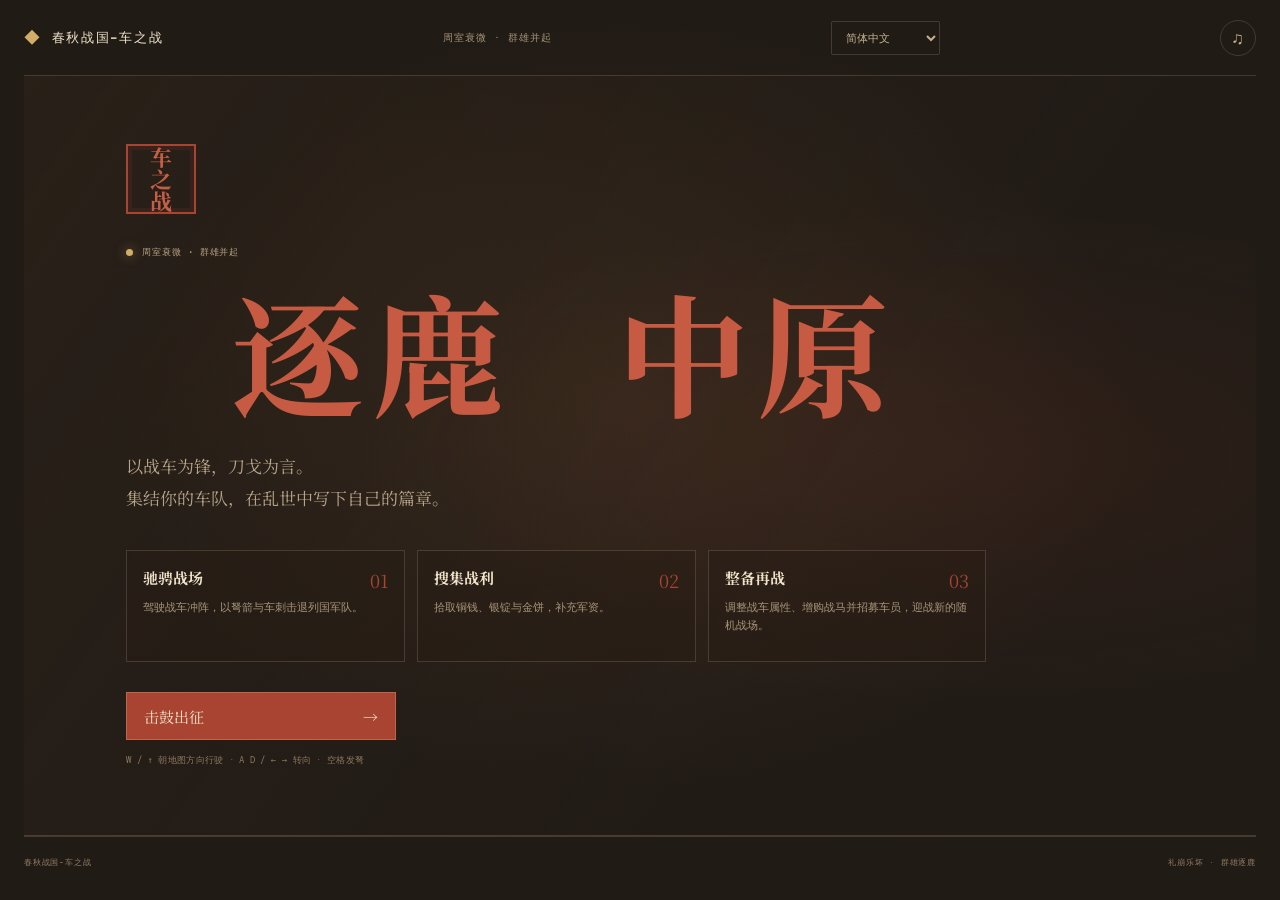
==== commit fef113ac: "canvas shop" ====
--- a/index.html
+++ b/index.html
@@ -41,32 +41,35 @@
           <article><span aria-hidden="true">03</span><strong data-i18n="menu.feature.3.title">整备再战</strong><p data-i18n="menu.feature.3.copy">调整战车属性、增购战马并招募车员，迎战新的随机战场。</p></article>
         </div>
         <button class="primary-action" id="menu-start" type="button"><span data-i18n="menu.start">击鼓出征</span><span aria-hidden="true">→</span></button>
+        <div class="lock-card" id="menu-lock" hidden aria-live="polite">
+          <strong class="lock-card-title" id="menu-lock-title"></strong>
+          <span class="lock-card-detail" id="menu-lock-detail"></span>
+        </div>
         <p class="menu-footnote" data-i18n="controls.chariot">W / ↑ 地图向上 · S / ↓ 地图向下 · A D / ← → 转向并漂移 · 空格发弩</p>
       </section>
 
-      <section class="screen shop-screen" id="shop-screen" hidden>
-        <div class="shop-heading">
-          <div>
-            <p class="eyebrow"><span class="status-dot"></span><span data-i18n="shop.eyebrow">此役已毕</span></p>
-            <h2 data-i18n="shop.title">凯旋整备</h2>
-            <p class="shop-subtitle" id="shop-location"></p>
+      <section class="screen prologue-screen" id="prologue-screen" hidden aria-labelledby="prologue-name">
+        <div class="prologue-scroll">
+          <p class="eyebrow prologue-eyebrow"><span class="status-dot"></span><span data-i18n="prologue.eyebrow">序章</span></p>
+          <h2 class="prologue-name" id="prologue-name"></h2>
+          <p class="prologue-subtitle" data-i18n="prologue.title">身世</p>
+          <div class="prologue-rule" aria-hidden="true"></div>
+          <p class="prologue-line" id="prologue-birth" style="--line-index: 0"></p>
+          <p class="prologue-line prologue-line-name" id="prologue-name-line" style="--line-index: 1"></p>
+          <p class="prologue-line" id="prologue-clan" style="--line-index: 2"></p>
+          <p class="prologue-line" id="prologue-given" style="--line-index: 3"></p>
+          <p class="prologue-line" id="prologue-ambition" style="--line-index: 4"></p>
+          <p class="prologue-line" id="prologue-final" style="--line-index: 5" hidden></p>
+          <div class="prologue-actions">
+            <button class="secondary-action" id="prologue-tutorial" type="button"><span data-i18n="prologue.tutorial">猛虎下山 · 教学</span><span aria-hidden="true">◆</span></button>
+            <button class="primary-action" id="prologue-start" type="button"><span data-i18n="prologue.begin">出征</span><span aria-hidden="true">→</span></button>
           </div>
-          <div class="treasury shop-treasury"><span data-i18n="shop.treasury">军资</span><strong id="shop-gold">0</strong><span data-i18n="shop.currency">两</span></div>
         </div>
-        <div class="shop-summary">
-          <span><span data-i18n="shop.score">本役战功</span> <strong id="shop-score">0</strong></span>
-          <span><span data-i18n="shop.kills">讨伐敌军</span> <strong id="shop-kills">0</strong></span>
-          <span><span data-i18n="shop.stage">当前战局</span> <strong id="shop-stage">1</strong></span>
-        </div>
-        <h3 class="section-title"><span data-i18n="shop.stats.title">战车属性</span> <span data-i18n="shop.stats.hint">五维雷达 · 悬停或聚焦购置项预览变化</span></h3>
-        <div class="shop-stats" id="shop-stats" aria-live="polite"></div>
-        <p class="shop-collision-note"><strong data-i18n="shop.collision.label">冲撞伤害：</strong><span data-i18n="shop.collision.description">基础为 1 点；每级轴与轮辋升级额外增加 2 点。需要高速正面冲撞；重甲步卒仍免疫冲撞伤害。机动和战马影响速度与转向，不直接增加伤害。</span></p>
-        <h3 class="section-title shop-equipment-title"><span data-i18n="shop.items.title">整装备战</span> <span data-i18n="shop.items.hint">选择类别查看可购项目</span></h3>
-        <div class="shop-items" id="shop-items"></div>
-        <div class="shop-bottom">
-          <p id="shop-message" aria-live="polite" data-i18n="shop.message">军资可在此换取更强的战车与随行将士。</p>
-          <button class="primary-action" id="next-battle" type="button"><span data-i18n="shop.next">整备完成 · 开始下一战</span><span aria-hidden="true">→</span></button>
-        </div>
+      </section>
+
+      <section class="screen shop-screen" id="shop-screen" hidden data-i18n-aria-label="shop.dossier.label" aria-label="战车与随从">
+        <canvas id="shop-canvas" class="shop-canvas" data-i18n-aria-label="shop.aria" aria-label="整备：左侧为战车属性、车马与营地，右侧为购买清单。"></canvas>
+        <p class="sr-only" id="shop-live" role="status" aria-live="polite"></p>
       </section>
 
       <section class="game-layout screen" id="battle-screen" data-i18n-aria-label="battle.label" aria-label="春秋战国-车之战" hidden>
@@ -102,7 +105,7 @@
             </section>
             <div class="extraction-guide" id="extraction-guide" hidden aria-live="polite">
               <span class="extraction-arrow" id="extraction-arrow" aria-hidden="true">↑</span>
-              <span class="extraction-guide-copy"><strong data-i18n="battle.extractGuide">前往撤离点</strong><small id="extraction-distance"></small></span>
+              <span class="extraction-guide-copy"><strong id="extraction-guide-label" data-i18n="battle.extractGuide">前往撤离点</strong><small id="extraction-distance"></small></span>
             </div>
             <div class="boss-warning" id="boss-warning" hidden role="alert">
               <span class="boss-warning-mark" aria-hidden="true">!</span>
@@ -120,6 +123,17 @@
                 <button class="overlay-button" id="overlay-button" type="button"><span data-i18n="menu.start">击鼓出征</span><span aria-hidden="true">→</span></button>
               </div>
             </div>
+            <div class="game-overlay victory-overlay hidden" id="victory-screen" role="dialog" aria-modal="true" aria-labelledby="victory-title">
+              <div class="overlay-card victory-card">
+                <span class="overlay-icon victory-icon" aria-hidden="true">✦</span>
+                <p class="eyebrow" id="victory-eyebrow" data-i18n="victory.eyebrow">天下已定</p>
+                <h2 id="victory-title" data-i18n="victory.title">凯旋</h2>
+                <p class="victory-subtitle" id="victory-subtitle"></p>
+                <p class="victory-stats" id="victory-stats"></p>
+                <p class="victory-note" id="victory-note"></p>
+                <button class="overlay-button" id="victory-return" type="button"><span data-i18n="victory.return">收兵回营</span><span aria-hidden="true">→</span></button>
+              </div>
+            </div>
             <div class="touch-controls" data-i18n-aria-label="battle.touch" aria-label="触屏操作">
               <div class="touch-pad" id="touch-pad" role="group" data-i18n-aria-label="battle.touchDirection" aria-label="战车方向">
                 <div class="touch-joystick" id="touch-joystick" role="application" data-i18n-aria-label="battle.joystick" aria-label="方向摇杆">
@@ -130,7 +144,7 @@
                   <span class="touch-joystick-knob" id="touch-joystick-knob" aria-hidden="true"></span>
                 </div>
               </div>
-              <button class="touch-key touch-fire" type="button" data-control=" " data-i18n="battle.attack.short" data-i18n-aria-label="battle.attack" aria-label="弩射或近战攻击">弩 / 击</button>
+              <button class="touch-key touch-fire" type="button" data-control=" " data-i18n="battle.attack.short" data-i18n-aria-label="battle.attack" data-i18n-title="battle.attack.hint" aria-label="弩射或近战攻击">弩 / 击</button>
               <p class="touch-hint" id="touch-hint" data-i18n="battle.touchHint">↑ 前进 · ↓ 后退 · ← → 转向</p>
             </div>
           </div>
--- a/styles/game.css
+++ b/styles/game.css
@@ -31,7 +31,7 @@
 }
 
 .game-shell {
-  width: min(1680px, calc(100% - 48px), calc((100vh - 260px) * 1.62 + 270px));
+  width: min(1680px, calc(100% - 48px));
   margin: 0 auto;
 }
 
@@ -288,6 +288,32 @@
   background: #c55a42;
 }
 
+/* The drill's entry on the story card, beside 出征 and deliberately the quieter of
+   the two: same box, outlined instead of filled, so the pair reads as "the
+   tutorial, then the campaign". */
+.secondary-action {
+  display: flex;
+  width: min(235px, 100%);
+  min-height: 48px;
+  align-items: center;
+  justify-content: space-between;
+  padding: 0 17px;
+  border: 1px solid rgba(218, 169, 118, 0.45);
+  background: rgba(38, 31, 24, 0.62);
+  color: #e8d4ae;
+  cursor: pointer;
+  font-family: "Noto Serif SC", "Songti SC", serif;
+  font-size: 14px;
+  letter-spacing: 0.02em;
+  transition: transform 0.18s ease, border-color 0.18s ease, background 0.18s ease;
+}
+
+.secondary-action:hover {
+  transform: translateY(-2px);
+  border-color: rgba(218, 169, 118, 0.8);
+  background: rgba(58, 47, 36, 0.72);
+}
+
 .menu-footnote {
   margin: 14px 0 0;
   color: #8c785e;
@@ -296,16 +322,188 @@
   letter-spacing: 0.03em;
 }
 
+/* Where 出征 would be while the post-victory rest is running: the same width as
+   the button it replaces, but a card with a headline and a line about the run
+   that earned it, and nothing to press. */
+.lock-card {
+  display: grid;
+  gap: 6px;
+  width: min(270px, 100%);
+  padding: 12px 17px;
+  border: 1px solid var(--line);
+  background: rgba(58, 49, 38, 0.7);
+}
+
+/* The card is toggled with the `hidden` attribute, which the display rule above
+   would otherwise out-rank. `.primary-action` and `.start-button` set `display:
+   flex`, so the buttons the cards stand in for need the same rule: the resting
+   card hides 出征, and the defeat/victory cards hide the pause control. */
+.lock-card[hidden],
+.primary-action[hidden],
+.secondary-action[hidden],
+.start-button[hidden] {
+  display: none;
+}
+
+.lock-card-title {
+  color: var(--lime);
+  font-family: "Noto Serif SC", "Songti SC", serif;
+  font-size: 13px;
+  font-weight: 600;
+  letter-spacing: 0.01em;
+}
+
+.lock-card-detail {
+  color: #8c785e;
+  font-family: "DM Mono", monospace;
+  font-size: 9px;
+  letter-spacing: 0.03em;
+}
+
+/* The prologue is a story card, not a menu: one column, generous leading, and
+   five lines that arrive in order. The nameplate is data — Chinese characters,
+   the same in every locale — so it gets the largest type on the page while the
+   sentences around it follow the active language. */
+.prologue-screen {
+  display: grid;
+  min-height: min(760px, calc(100vh - 128px));
+  place-items: center;
+  padding: 58px clamp(20px, 8vw, 110px);
+  border-bottom: 1px solid var(--line);
+  background:
+    radial-gradient(ellipse at 50% 10%, rgba(169, 68, 50, 0.14), transparent 56%),
+    linear-gradient(160deg, rgba(75, 53, 34, 0.2), transparent 70%);
+}
+
+.prologue-scroll {
+  width: min(700px, 100%);
+  padding: clamp(22px, 4vw, 38px);
+  border: 1px solid var(--line);
+  background: rgba(33, 27, 22, 0.62);
+  box-shadow: 0 24px 60px rgba(0, 0, 0, 0.28);
+}
+
+.prologue-eyebrow {
+  justify-content: center;
+  letter-spacing: 0.14em;
+}
+
+.prologue-name {
+  margin: 18px 0 6px;
+  color: #f0e3c8;
+  font-family: "Noto Serif SC", "Songti SC", serif;
+  font-size: clamp(46px, 9vw, 82px);
+  font-weight: 700;
+  letter-spacing: 0.16em;
+  line-height: 1.12;
+  text-align: center;
+  /* Cancels the trailing 0.16em so the two-character name reads centred. */
+  text-indent: 0.16em;
+}
+
+.prologue-subtitle {
+  margin: 0;
+  color: #b6a383;
+  font-family: "Noto Serif SC", "Songti SC", serif;
+  font-size: 11px;
+  letter-spacing: 0.3em;
+  text-align: center;
+  text-indent: 0.3em;
+}
+
+.prologue-rule {
+  width: 46px;
+  height: 1px;
+  margin: 20px auto 26px;
+  background: linear-gradient(90deg, transparent, #a94432, transparent);
+}
+
+.prologue-line {
+  margin: 0 0 14px;
+  color: #cbb997;
+  font-family: "Noto Serif SC", "Songti SC", serif;
+  font-size: 15px;
+  line-height: 1.95;
+  animation: prologue-line-in 520ms ease both;
+  animation-delay: calc(var(--line-index, 0) * 180ms);
+}
+
+.prologue-line:last-of-type {
+  margin-bottom: 0;
+}
+
+/* The one line with the player's name in it, so it carries slightly more light
+   than the reasoning around it. */
+.prologue-line-name {
+  color: #e8d6b0;
+}
+
+[lang="en"] .prologue-line,
+[lang="en"] .prologue-eyebrow,
+[lang="en"] .prologue-subtitle {
+  font-family: "DM Sans", sans-serif;
+  text-align: left;
+}
+
+[lang="en"] .prologue-eyebrow {
+  justify-content: flex-start;
+}
+
+.prologue-actions {
+  display: flex;
+  flex-wrap: wrap;
+  justify-content: center;
+  gap: 14px;
+  margin-top: 30px;
+}
+
+@keyframes prologue-line-in {
+  from {
+    opacity: 0;
+    transform: translateY(8px);
+  }
+
+  to {
+    opacity: 1;
+    transform: translateY(0);
+  }
+}
+
+/* The shop is one page on one canvas: the dossier on the left, the ledger on the
+   right (ui/shop.js, ui/shop-layout.js). The element's own box is the page's
+   shape, so the stylesheet only hands the canvas the viewport's height - the
+   layout maths decides whether the team stacks over the chart or sits beside it. */
 .shop-screen {
-  min-height: min(760px, calc(100vh - 128px));
-  padding: clamp(28px, 5vw, 60px) clamp(16px, 8vw, 100px);
   border-bottom: 1px solid var(--line);
   background: radial-gradient(ellipse at 75% 15%, rgba(168, 68, 50, 0.11), transparent 42%);
 }
 
-.shop-heading,
-.shop-summary,
-.shop-bottom,
+.shop-canvas {
+  /* A short window still gets a usable page: the ledger's rows have a floor and
+     the next-battle button sits under them, so the page crops rather than
+     squeezing five rows into a strip. */
+  height: max(540px, calc(100vh - 128px));
+  /* A drag across a row must read as a scroll, never as a purchase. */
+  touch-action: manipulation;
+  -webkit-user-select: none;
+  user-select: none;
+}
+
+/* A canvas is opaque to a screen reader, so the sentence a sighted player reads
+   in the shop's notice strip is mirrored into a live region as well as drawn. */
+.sr-only {
+  position: absolute;
+  width: 1px;
+  height: 1px;
+  margin: -1px;
+  padding: 0;
+  overflow: hidden;
+  white-space: nowrap;
+  border: 0;
+  clip-path: inset(50%);
+}
+
+/* The battle's own treasury strip, under the result badges. */
 .treasury,
 .hull-caption {
   display: flex;
@@ -313,312 +511,7 @@
   justify-content: space-between;
 }
 
-.shop-heading h2 {
-  margin: 10px 0 5px;
-  font-family: "Noto Serif SC", "Songti SC", serif;
-  font-size: clamp(32px, 5vw, 48px);
-}
-
-.shop-subtitle {
-  margin: 0;
-  color: #a69478;
-  font-size: 12px;
-}
-
 .treasury {
-  gap: 9px;
-  color: #b79b66;
-  font-family: "Noto Serif SC", "Songti SC", serif;
-  font-size: 13px;
-}
-
-.treasury strong {
-  color: #e0c07a;
-  font-family: "DM Mono", monospace;
-  font-size: 24px;
-}
-
-.shop-treasury {
-  padding: 12px 16px;
-  border: 1px solid rgba(210, 173, 104, 0.3);
-  background: rgba(39, 28, 20, 0.55);
-}
-
-.shop-summary {
-  justify-content: flex-start;
-  gap: clamp(15px, 4vw, 46px);
-  margin: 26px 0 34px;
-  padding: 14px 0;
-  border-top: 1px solid var(--line);
-  border-bottom: 1px solid var(--line);
-  color: #a69478;
-  font-size: 11px;
-}
-
-.shop-summary strong {
-  margin-left: 8px;
-  color: #eee2c9;
-  font-family: "DM Mono", monospace;
-  font-weight: 500;
-}
-
-.section-title {
-  display: flex;
-  align-items: baseline;
-  gap: 14px;
-  margin: 0 0 14px;
-  font-family: "Noto Serif SC", "Songti SC", serif;
-  font-size: 19px;
-}
-
-.section-title span {
-  color: #8e7b60;
-  font-family: "DM Sans", sans-serif;
-  font-size: 10px;
-  font-weight: 400;
-}
-
-.shop-stats {
-  display: grid;
-  min-height: 330px;
-  place-items: center;
-  margin: 0 0 28px;
-  border: 1px solid var(--line);
-  background:
-    radial-gradient(ellipse at center, rgba(210, 173, 104, 0.08), transparent 68%),
-    rgba(39, 28, 20, 0.35);
-}
-
-.shop-radar {
-  width: min(100%, 390px);
-  height: auto;
-  overflow: visible;
-}
-
-.radar-grid {
-  fill: rgba(210, 173, 104, 0.025);
-  stroke: rgba(211, 185, 139, 0.24);
-  stroke-width: 1;
-}
-
-.radar-axis {
-  stroke: rgba(211, 185, 139, 0.24);
-  stroke-width: 1;
-}
-
-.radar-current {
-  fill: rgba(210, 173, 104, 0.22);
-  stroke: #d2ad68;
-  stroke-width: 2.5;
-  stroke-linejoin: round;
-}
-
-.radar-preview {
-  fill: transparent;
-  stroke: transparent;
-  stroke-width: 2;
-  stroke-dasharray: 5 4;
-  stroke-linejoin: round;
-  transition: points 180ms ease, fill 180ms ease, stroke 180ms ease;
-}
-
-.radar-preview.is-preview {
-  fill: rgba(123, 184, 141, 0.16);
-  stroke: #8ec88c;
-}
-
-.radar-label {
-  fill: #c8b99d;
-  font-family: "Noto Serif SC", "Songti SC", serif;
-  font-size: 11px;
-  transition: fill 180ms ease;
-}
-
-.radar-value {
-  fill: #eee2c9;
-  font-family: "DM Mono", monospace;
-  font-size: 10px;
-}
-
-.radar-label.is-up,
-.radar-label.is-up .radar-value {
-  fill: #8ec88c;
-}
-
-.radar-label.is-down,
-.radar-label.is-down .radar-value {
-  fill: #d47a68;
-}
-
-.shop-collision-note {
-  margin: -14px 0 26px;
-  padding: 11px 14px;
-  border-left: 2px solid rgba(210, 173, 104, 0.58);
-  background: rgba(39, 28, 20, 0.4);
-  color: #a69478;
-  font-size: 11px;
-  line-height: 1.65;
-}
-
-.shop-collision-note strong {
-  color: #d2ad68;
-  font-weight: 600;
-}
-
-.shop-equipment-title {
-  margin-top: 0;
-}
-
-.shop-items {
-  border: 1px solid var(--line);
-  background: rgba(39, 28, 20, 0.3);
-}
-
-.shop-tabs {
-  display: flex;
-  gap: 4px;
-  padding: 8px 8px 0;
-  border-bottom: 1px solid var(--line);
-}
-
-.shop-tab {
-  min-height: 40px;
-  padding: 0 18px;
-  border: 1px solid transparent;
-  border-bottom: 0;
-  background: transparent;
-  color: #a69478;
-  cursor: pointer;
-  font-family: "Noto Serif SC", "Songti SC", serif;
-  font-size: 13px;
-}
-
-.shop-tab:hover,
-.shop-tab:focus-visible {
-  color: #eee2c9;
-}
-
-.shop-tab[aria-selected="true"] {
-  border-color: var(--line);
-  background: rgba(210, 173, 104, 0.08);
-  color: #e0c07a;
-}
-
-.shop-tab-panel {
-  display: grid;
-  height: clamp(220px, 48vh, 430px);
-  grid-template-columns: repeat(2, minmax(0, 1fr));
-  align-content: start;
-  gap: 10px;
-  overflow-y: auto;
-  overscroll-behavior: contain;
-  padding: 14px;
-  scrollbar-color: rgba(210, 173, 104, 0.55) rgba(15, 11, 8, 0.45);
-  scrollbar-gutter: stable;
-  scrollbar-width: thin;
-}
-
-.shop-tab-panel[hidden] {
-  display: none;
-}
-
-.shop-tab-panel::-webkit-scrollbar {
-  width: 9px;
-}
-
-.shop-tab-panel::-webkit-scrollbar-track {
-  background: rgba(15, 11, 8, 0.45);
-}
-
-.shop-tab-panel::-webkit-scrollbar-thumb {
-  border: 2px solid rgba(15, 11, 8, 0.45);
-  border-radius: 8px;
-  background: rgba(210, 173, 104, 0.55);
-}
-
-.shop-item {
-  display: grid;
-  min-height: 132px;
-  grid-template-columns: 42px minmax(0, 1fr);
-  gap: 4px 13px;
-  padding: 15px;
-  border: 1px solid var(--line);
-  background: rgba(39, 28, 20, 0.55);
-}
-
-.shop-item-icon {
-  display: grid;
-  width: 40px;
-  height: 40px;
-  grid-row: span 2;
-  place-items: center;
-  border: 1px solid rgba(210, 173, 104, 0.3);
-  color: #d2ad68;
-  font-family: "Noto Serif SC", "Songti SC", serif;
-  font-size: 18px;
-}
-
-.shop-item h4 {
-  margin: 0;
-  font-family: "Noto Serif SC", "Songti SC", serif;
-  font-size: 14px;
-}
-
-.shop-item-details p {
-  margin: 5px 0 6px;
-  color: #a69478;
-  font-size: 10px;
-  line-height: 1.55;
-}
-
-.shop-item-effect {
-  color: #c28b5f;
-  font-family: "DM Mono", monospace;
-  font-size: 9px;
-}
-
-.shop-slot-count {
-  grid-column: 1 / -1;
-  margin: 5px 0 0;
-  color: #d2ad68;
-  font-family: "DM Mono", monospace;
-  font-size: 10px;
-}
-
-.shop-buy {
-  grid-column: 2;
-  justify-self: start;
-  padding: 6px 10px;
-  border: 1px solid rgba(210, 173, 104, 0.27);
-  background: rgba(169, 68, 50, 0.24);
-  color: #e5d1ae;
-  cursor: pointer;
-  font-family: "DM Mono", monospace;
-  font-size: 9px;
-}
-
-.shop-buy:disabled {
-  border-color: rgba(211, 185, 139, 0.1);
-  background: rgba(255, 255, 255, 0.02);
-  color: #796b57;
-  cursor: not-allowed;
-}
-
-.shop-bottom {
-  gap: 16px;
-  margin-top: 24px;
-}
-
-.shop-bottom p {
-  color: #a69478;
-  font-size: 11px;
-}
-
-.shop-bottom .primary-action {
-  flex: 0 0 245px;
-}
-
-.treasury:not(.shop-treasury) {
   justify-content: flex-start;
   gap: 7px;
   margin-top: -3px;
@@ -629,7 +522,7 @@
   font-size: 11px;
 }
 
-.treasury:not(.shop-treasury) strong {
+.treasury strong {
   color: #e0c07a;
   font-family: "DM Mono", monospace;
   font-size: 16px;
@@ -903,6 +796,44 @@
   font-size: 11px;
 }
 
+/* The victory card shares the pause/defeat overlay's placement but not its
+   voice: gold frame, gold seal, and the run's report instead of a question. */
+.victory-overlay {
+  background: rgba(32, 23, 16, 0.66);
+}
+
+.victory-card {
+  border-color: rgba(210, 173, 104, 0.55);
+}
+
+.victory-icon {
+  color: var(--lime);
+}
+
+.victory-subtitle {
+  margin: 0 0 6px;
+  color: #e8d6b0;
+  font-family: "Noto Serif SC", "Songti SC", serif;
+  font-size: 13px;
+}
+
+.victory-stats {
+  margin: 0 0 12px;
+  color: var(--lime);
+  font-family: "DM Mono", monospace;
+  font-size: 10px;
+  letter-spacing: 0.04em;
+}
+
+/* The rule the card is about to enforce, so the locked menu that follows is a
+   consequence the player has already read. */
+.victory-note {
+  margin: 0 0 19px;
+  color: #c5b28e;
+  font-size: 11px;
+  line-height: 1.7;
+}
+
 .overlay-button {
   width: 100%;
   min-height: 40px;
@@ -982,7 +913,7 @@
   }
 
   .stats,
-  .treasury:not(.shop-treasury),
+  .treasury,
   .mode-block,
   .hull-block,
   .objective-block,
@@ -1110,38 +1041,6 @@
   .menu-features article {
     min-height: 82px;
   }
-
-  .shop-screen {
-    min-height: calc(100vh - 128px);
-    padding: 32px 8px;
-  }
-
-  .shop-items {
-    grid-template-columns: 1fr;
-  }
-
-  .shop-tab-panel {
-    height: clamp(200px, 42vh, 340px);
-    grid-template-columns: 1fr;
-  }
-
-  .shop-stats {
-    min-height: 290px;
-  }
-
-  .shop-tab {
-    flex: 1;
-    padding: 0 8px;
-  }
-
-  .shop-bottom {
-    align-items: stretch;
-    flex-direction: column;
-  }
-
-  .shop-bottom .primary-action {
-    flex-basis: auto;
-  }
 }
 
 @media (max-width: 560px) {
@@ -1177,32 +1076,6 @@
   .menu-footnote {
     font-size: 8px;
     line-height: 1.8;
-  }
-
-  .shop-heading {
-    align-items: flex-start;
-    gap: 10px;
-  }
-
-  .shop-treasury {
-    gap: 5px;
-    padding: 9px;
-  }
-
-  .shop-treasury strong {
-    font-size: 18px;
-  }
-
-  .shop-summary {
-    flex-wrap: wrap;
-    gap: 11px 18px;
-    font-size: 9px;
-  }
-
-  .section-title {
-    align-items: flex-start;
-    flex-direction: column;
-    gap: 4px;
   }
 
   .game-layout {
@@ -1378,17 +1251,12 @@
   font-size: 17px;
 }
 
-.battle-focus .treasury:not(.shop-treasury) {
-  display: flex;
-  gap: 5px;
-  margin: 0;
-  padding: 0;
-  border: 0;
-  font-size: 9px;
-}
-
-.battle-focus .treasury:not(.shop-treasury) strong {
-  font-size: 14px;
+/* The last battle is named, not numbered: "FINAL"/"终局" is more than the two
+   digits the box is sized for, so it sets a size down and keeps its padding. */
+.stat strong.is-final,
+.battle-focus .stat strong.is-final {
+  font-size: 13px;
+  letter-spacing: 0.08em;
 }
 
 .battle-focus .stats > :nth-child(2) {
@@ -1767,10 +1635,6 @@
     font-size: 16px;
   }
 
-  .battle-focus .treasury:not(.shop-treasury) {
-    font-size: 9px;
-  }
-
   .battle-hud-details {
     gap: 0;
   }
@@ -1851,10 +1715,6 @@
 .battle-focus.touch-layout .battle-hud .stat-label,
 .battle-focus.touch-layout .battle-hud .hull-caption {
   font-size: 8px;
-}
-
-.battle-focus.touch-layout .battle-hud .treasury:not(.shop-treasury) strong {
-  font-size: 12px;
 }
 
 .battle-focus.touch-layout .battle-hud .hull-track {
@@ -1889,7 +1749,9 @@
   border: 1px solid rgba(238, 226, 201, 0.3);
   border-radius: 50%;
   background:
-    radial-gradient(circle, transparent 0 26%, rgba(238, 226, 201, 0.09) 27% 28%, transparent 29%),
+    /* Inner ring marks the small-input reverse lane: magnitude 0.45 maps to
+       0.45 * 0.72 = 32% of the pad radius (see CHARIOT_CONTROL_CONFIG). */
+    radial-gradient(circle, transparent 0 31%, rgba(238, 226, 201, 0.09) 32% 33%, transparent 34%),
     rgba(31, 29, 25, 0.27);
   touch-action: none;
 }
@@ -1937,7 +1799,14 @@
   height: 72px;
   border: 1px solid rgba(255, 235, 204, 0.5);
   border-radius: 50%;
-  background: rgba(169, 68, 50, 0.46);
+  /* The draw meter: `--charge` (0..1, set by src/ui/hud.js) sweeps a gold ring
+     around the button, so holding it visibly winds the bow up. */
+  background:
+    conic-gradient(
+      from -90deg,
+      rgba(240, 196, 106, 0.72) calc(var(--charge, 0) * 1turn),
+      rgba(169, 68, 50, 0.46) 0
+    );
   color: #fff0d0;
   font-size: 13px;
   pointer-events: auto;
@@ -1948,8 +1817,15 @@
   backdrop-filter: blur(2px);
 }
 
+/* Brighten instead of repainting the background, so `:active` cannot erase the
+   charge ring while the player is actually drawing the bow. */
 .battle-focus.touch-layout .touch-fire:active {
-  background: rgba(169, 68, 50, 0.72);
+  filter: brightness(1.18);
+}
+
+.battle-focus.touch-layout .touch-fire.charged {
+  border-color: rgba(255, 233, 176, 0.95);
+  box-shadow: 0 0 0 2px rgba(240, 196, 106, 0.7), 0 0 18px rgba(240, 196, 106, 0.42);
 }
 
 @media (max-width: 850px) {
@@ -1989,6 +1865,13 @@
   *::after {
     scroll-behavior: auto !important;
     transition-duration: 0.01ms !important;
+  }
+
+  /* The prologue staggers its lines with a delay, so its animation has to be
+     switched off outright: `animation-duration: 0.01ms` would still leave each
+     line parked at opacity 0 until its turn came. */
+  .prologue-line {
+    animation: none !important;
   }
 }
 
@@ -2045,4 +1928,3 @@
 .fatal-error button:hover {
   background: rgba(255, 226, 196, 0.22);
 }
-
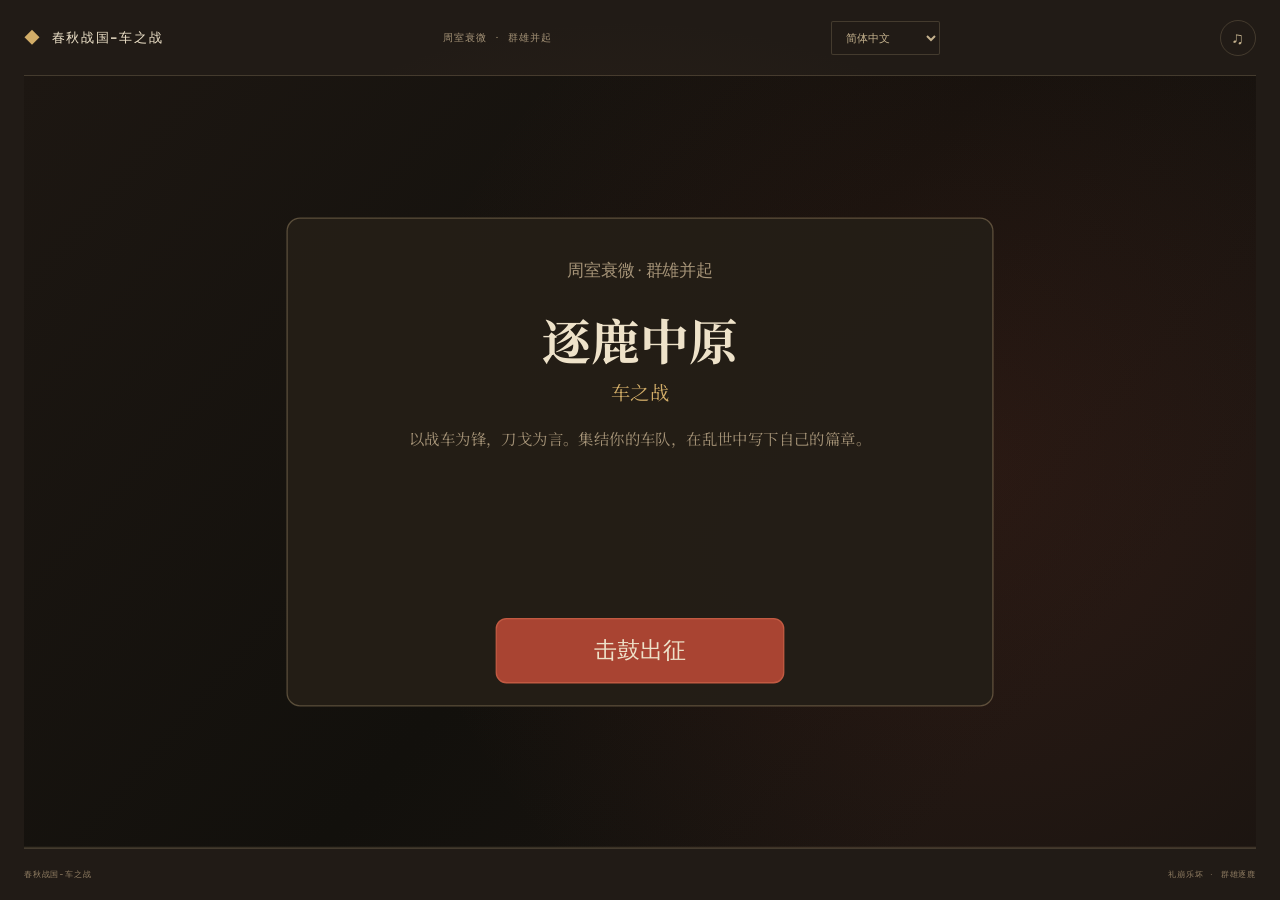
==== commit 9b25ef16: "the home page is a canvas The DOM menu was the last screen that was not drawn: a heading, three feat" ====
--- a/index.html
+++ b/index.html
@@ -30,22 +30,19 @@
         </button>
       </header>
 
-      <section class="screen menu-screen" id="menu-screen">
-        <div class="menu-seal" data-i18n="menu.seal">车之战</div>
-        <p class="eyebrow"><span class="status-dot"></span><span data-i18n="menu.eyebrow">周室衰微 · 群雄并起</span></p>
-        <h1><span data-i18n="menu.title.first">逐鹿</span><span data-i18n="menu.title.second">中原</span></h1>
-        <p class="menu-lede"><span data-i18n="menu.lede.first">以战车为锋，刀戈为言。</span><br><span data-i18n="menu.lede.second">集结你的车队，在乱世中写下自己的篇章。</span></p>
-        <div class="menu-features">
-          <article><span aria-hidden="true">01</span><strong data-i18n="menu.feature.1.title">驰骋战场</strong><p data-i18n="menu.feature.1.copy">驾驶战车冲阵，以弩箭与车刺击退列国军队。</p></article>
-          <article><span aria-hidden="true">02</span><strong data-i18n="menu.feature.2.title">搜集战利</strong><p data-i18n="menu.feature.2.copy">拾取铜钱、银锭与金饼，补充军资。</p></article>
-          <article><span aria-hidden="true">03</span><strong data-i18n="menu.feature.3.title">整备再战</strong><p data-i18n="menu.feature.3.copy">调整战车属性、增购战马并招募车员，迎战新的随机战场。</p></article>
-        </div>
-        <button class="primary-action" id="menu-start" type="button"><span data-i18n="menu.start">击鼓出征</span><span aria-hidden="true">→</span></button>
-        <div class="lock-card" id="menu-lock" hidden aria-live="polite">
-          <strong class="lock-card-title" id="menu-lock-title"></strong>
-          <span class="lock-card-detail" id="menu-lock-detail"></span>
-        </div>
-        <p class="menu-footnote" data-i18n="controls.chariot">W / ↑ 地图向上 · S / ↓ 地图向下 · A D / ← → 转向并漂移 · 空格发弩</p>
+      <section class="screen menu-screen" id="menu-screen" aria-labelledby="menu-heading">
+        <!-- The card is one canvas (src/ui/menu.js); the heading stays in the page so
+             the section has a name a screen reader can announce. -->
+        <h1 class="sr-only" id="menu-heading" data-i18n="menu.title">逐鹿中原</h1>
+        <canvas id="menu-canvas" class="menu-canvas" data-i18n-aria-label="menu.aria" aria-label="首页：逐鹿中原。按「击鼓出征」开始新的战役。"></canvas>
+        <p class="sr-only" id="menu-live" role="status" aria-live="polite"></p>
+        <!-- 出征 is painted, so this is the keyboard's and the screen reader's copy of
+             it: invisible, never hit-tested, and moved onto the painted rect after
+             every frame. Enter and Space reach it through the same click listener the
+             DOM button had. -->
+        <button class="menu-start-proxy" id="menu-start" type="button">
+          <span data-i18n="menu.start">击鼓出征</span>
+        </button>
       </section>
 
       <section class="screen prologue-screen" id="prologue-screen" hidden aria-labelledby="prologue-name">
--- a/styles/game.css
+++ b/styles/game.css
@@ -43,10 +43,7 @@
 .brand,
 .topbar-note,
 .page-footer,
-.field-topline,
-.field-footer,
 .stats,
-.control-row,
 .start-button,
 .overlay-button {
   display: flex;
@@ -72,10 +69,6 @@
 .brand-mark {
   color: var(--lime);
   font-size: 16px;
-}
-
-.brand-accent {
-  color: #c75a42;
 }
 
 .language-control select {
@@ -96,10 +89,7 @@
 .topbar-note,
 .stat-label,
 .eyebrow,
-.field-topline,
-.field-footer,
-.page-footer,
-.mission-hint {
+.page-footer {
   font-family: "DM Mono", monospace;
   letter-spacing: 0.1em;
 }
@@ -139,10 +129,6 @@
   padding: 24px 0 28px;
 }
 
-.mission-panel {
-  padding: 12px 0;
-}
-
 .eyebrow {
   display: flex;
   align-items: center;
@@ -153,8 +139,7 @@
   font-weight: 500;
 }
 
-.status-dot,
-.field-indicator {
+.status-dot {
   width: 7px;
   height: 7px;
   border-radius: 50%;
@@ -162,109 +147,52 @@
   box-shadow: 0 0 12px rgba(210, 173, 104, 0.58);
 }
 
-h1 {
-  margin: 22px 0 14px;
-  font-family: "Noto Serif SC", "Songti SC", serif;
-  font-size: clamp(54px, 6vw, 76px);
-  font-weight: 700;
-  letter-spacing: -0.035em;
-  line-height: 0.82;
-  text-transform: uppercase;
-}
-
-h1 span {
-  color: #c75a42;
-}
-
+/* The home page is one page on one canvas, like the shop: the card, the resting
+   countdown and 出征 are painted (ui/menu.js, ui/menu-layout.js), so the section
+   only gives the canvas a height and the shape comes from the element's own aspect
+   ratio. */
 .menu-screen {
-  display: grid;
-  min-height: min(760px, calc(100vh - 128px));
-  align-content: center;
-  justify-items: start;
-  padding: 58px clamp(20px, 8vw, 110px);
-  border-bottom: 1px solid var(--line);
-  background:
-    radial-gradient(ellipse at 76% 50%, rgba(168, 68, 50, 0.1), transparent 46%),
-    linear-gradient(125deg, rgba(75, 53, 34, 0.18), transparent 66%);
-}
-
-.menu-seal {
-  display: grid;
-  width: 70px;
-  height: 70px;
-  place-items: center;
-  margin-bottom: 32px;
-  border: 2px solid #a94432;
-  color: #c45e45;
-  font-family: "Noto Serif SC", "Songti SC", serif;
-  font-size: 22px;
-  font-weight: 700;
-  writing-mode: vertical-rl;
-  box-shadow: inset 0 0 0 4px rgba(169, 68, 50, 0.12);
-}
-
-.menu-screen h1 {
-  margin: 22px 0 14px;
-  font-size: clamp(74px, 12vw, 132px);
-  line-height: 1.06;
-  letter-spacing: 0.06em;
-}
-
-.menu-screen h1 span {
-  margin-left: 0.8em;
-}
-
-[lang="en"] .menu-screen h1 {
-  font-size: clamp(48px, 8vw, 100px);
-  letter-spacing: -0.025em;
-  line-height: 0.98;
-}
-
-[lang="en"] .menu-screen h1 span {
-  display: block;
-  margin-left: 0;
-}
-
-.menu-lede {
-  margin: 15px 0 36px;
-  color: #b8a68a;
-  font-family: "Noto Serif SC", "Songti SC", serif;
-  font-size: 17px;
-  line-height: 1.9;
-}
-
-.menu-features {
-  display: grid;
-  width: min(860px, 100%);
-  grid-template-columns: repeat(3, minmax(0, 1fr));
-  gap: 12px;
-  margin-bottom: 30px;
-}
-
-.menu-features article {
-  min-height: 112px;
-  padding: 16px;
-  border: 1px solid var(--line);
-  background: rgba(39, 28, 20, 0.48);
-}
-
-.menu-features article > span {
-  float: right;
-  color: #a94432;
-  font-family: "Noto Serif SC", "Songti SC", serif;
-  font-size: 18px;
-}
-
-.menu-features strong {
-  font-family: "Noto Serif SC", "Songti SC", serif;
-  font-size: 15px;
-}
-
-.menu-features p {
-  margin: 9px 0 0;
-  color: #a69478;
-  font-size: 11px;
-  line-height: 1.65;
+  position: relative;
+}
+
+.menu-canvas {
+  /* A short window still gets the whole card: the layout caps it at 380 units, and
+     the canvas is never given less room than that needs. */
+  height: max(540px, calc(100vh - 128px));
+  /* A drag across the card must read as a drag, never as a tap on 出征. */
+  touch-action: manipulation;
+  -webkit-user-select: none;
+  user-select: none;
+}
+
+/* 出征 is painted, so Tab would have nothing to land on and a screen reader nothing
+   to press. This is the button the DOM menu used to own, kept invisible and moved
+   onto the painted rect after every frame: `pointer-events: none` keeps every tap on
+   the canvas so a press can never be delivered twice, and `:focus-visible` reveals
+   it, so a keyboard player sees the focus ring exactly where the button is drawn. */
+.menu-start-proxy {
+  position: absolute;
+  padding: 0;
+  border: 1px solid transparent;
+  border-radius: 8px;
+  background: transparent;
+  color: transparent;
+  pointer-events: none;
+}
+
+.menu-start-proxy:focus-visible {
+  border-color: var(--lime);
+  box-shadow: 0 0 0 3px rgba(210, 173, 104, 0.3);
+  outline: none;
+}
+
+/* The proxy is taken out of the page while the campaign rests, so it needs the same
+   rule the buttons the cards stand in for carry. */
+.menu-start-proxy[hidden],
+.primary-action[hidden],
+.secondary-action[hidden],
+.start-button[hidden] {
+  display: none;
 }
 
 .primary-action {
@@ -314,52 +242,6 @@
   background: rgba(58, 47, 36, 0.72);
 }
 
-.menu-footnote {
-  margin: 14px 0 0;
-  color: #8c785e;
-  font-family: "DM Mono", monospace;
-  font-size: 9px;
-  letter-spacing: 0.03em;
-}
-
-/* Where 出征 would be while the post-victory rest is running: the same width as
-   the button it replaces, but a card with a headline and a line about the run
-   that earned it, and nothing to press. */
-.lock-card {
-  display: grid;
-  gap: 6px;
-  width: min(270px, 100%);
-  padding: 12px 17px;
-  border: 1px solid var(--line);
-  background: rgba(58, 49, 38, 0.7);
-}
-
-/* The card is toggled with the `hidden` attribute, which the display rule above
-   would otherwise out-rank. `.primary-action` and `.start-button` set `display:
-   flex`, so the buttons the cards stand in for need the same rule: the resting
-   card hides 出征, and the defeat/victory cards hide the pause control. */
-.lock-card[hidden],
-.primary-action[hidden],
-.secondary-action[hidden],
-.start-button[hidden] {
-  display: none;
-}
-
-.lock-card-title {
-  color: var(--lime);
-  font-family: "Noto Serif SC", "Songti SC", serif;
-  font-size: 13px;
-  font-weight: 600;
-  letter-spacing: 0.01em;
-}
-
-.lock-card-detail {
-  color: #8c785e;
-  font-family: "DM Mono", monospace;
-  font-size: 9px;
-  letter-spacing: 0.03em;
-}
-
 /* The prologue is a story card, not a menu: one column, generous leading, and
    five lines that arrive in order. The nameplate is data — Chinese characters,
    the same in every locale — so it gets the largest type on the page while the
@@ -533,14 +415,6 @@
   padding: 14px 0 5px;
 }
 
-.mission-copy {
-  max-width: 220px;
-  margin: 20px 0 30px;
-  color: #b4a487;
-  font-size: 12px;
-  line-height: 1.7;
-}
-
 .stats {
   gap: 30px;
   padding: 18px 0;
@@ -628,36 +502,6 @@
 
 .controls > .stat-label {
   margin: 0 0 2px;
-}
-
-.control-row {
-  justify-content: space-between;
-  color: #b7a88d;
-  font-size: 10px;
-}
-
-.key-group {
-  display: flex;
-  gap: 3px;
-}
-
-kbd {
-  display: inline-grid;
-  min-width: 19px;
-  height: 19px;
-  place-items: center;
-  border: 1px solid rgba(211, 185, 139, 0.24);
-  border-radius: 3px;
-  background: rgba(255, 255, 255, 0.025);
-  color: #e6d6b8;
-  font-family: "DM Mono", monospace;
-  font-size: 9px;
-}
-
-.key-group kbd:only-child {
-  min-width: 43px;
-  padding: 0 5px;
-  font-size: 8px;
 }
 
 .start-button {
@@ -683,14 +527,6 @@
   transform: translateY(-1px);
 }
 
-.mission-hint {
-  min-height: 12px;
-  margin: 11px 0 0;
-  color: #9e8c70;
-  font-size: 8px;
-  text-align: center;
-}
-
 .field-frame {
   min-width: 0;
   padding: 12px;
@@ -705,26 +541,6 @@
 
 .touch-hint {
   display: none;
-}
-
-.field-topline,
-.field-footer {
-  min-height: 29px;
-  justify-content: space-between;
-  padding: 0 5px;
-  color: #a69478;
-  font-size: 8px;
-}
-
-.field-topline > span:first-child {
-  display: inline-flex;
-  align-items: center;
-  gap: 8px;
-}
-
-.field-indicator {
-  width: 5px;
-  height: 5px;
 }
 
 .canvas-wrap {
@@ -850,22 +666,6 @@
   transition: background 160ms ease, transform 160ms ease;
 }
 
-.field-footer {
-  min-height: 33px;
-  padding-top: 4px;
-  font-size: 7px;
-}
-
-.field-footer strong {
-  margin-left: 5px;
-  color: #e6d6b8;
-  font-weight: 400;
-}
-
-.field-footer .threat {
-  color: #d17a4e;
-}
-
 .page-footer {
   height: 51px;
   justify-content: space-between;
@@ -874,10 +674,6 @@
   font-size: 8px;
 }
 
-.copyright {
-  color: #c75a42;
-}
-
 @media (max-width: 850px) {
   .game-shell {
     width: calc(100% - 32px);
@@ -887,29 +683,6 @@
     grid-template-columns: 1fr;
     gap: 18px;
     padding: 22px 0 28px;
-  }
-
-  .mission-panel {
-    display: grid;
-    grid-template-columns: 1fr 1fr;
-    column-gap: 20px;
-    padding: 0;
-  }
-
-  .mission-panel > .eyebrow,
-  .mission-panel h1,
-  .mission-copy {
-    grid-column: 1;
-  }
-
-  .mission-panel h1 {
-    margin: 9px 0 0;
-    font-size: 50px;
-  }
-
-  .mission-copy {
-    margin: 7px 0 0;
-    font-size: 10px;
   }
 
   .stats,
@@ -918,8 +691,7 @@
   .hull-block,
   .objective-block,
   .controls,
-  .start-button,
-  .mission-hint {
+  .start-button {
     grid-column: 2;
   }
 
@@ -952,8 +724,7 @@
   }
 
   .controls,
-  .start-button,
-  .mission-hint {
+  .start-button {
     display: none;
   }
 
@@ -992,22 +763,6 @@
     background: rgba(210, 173, 104, 0.18);
   }
 
-  .touch-up {
-    grid-area: 1 / 2;
-  }
-
-  .touch-left {
-    grid-area: 2 / 1;
-  }
-
-  .touch-down {
-    grid-area: 2 / 2;
-  }
-
-  .touch-right {
-    grid-area: 2 / 3;
-  }
-
   .touch-fire {
     width: 74px;
     height: 64px;
@@ -1028,19 +783,6 @@
     letter-spacing: 0.04em;
     text-align: center;
   }
-
-  .menu-screen {
-    min-height: calc(100vh - 128px);
-    padding: 38px 8px;
-  }
-
-  .menu-features {
-    grid-template-columns: 1fr;
-  }
-
-  .menu-features article {
-    min-height: 82px;
-  }
 }
 
 @media (max-width: 560px) {
@@ -1056,44 +798,9 @@
     display: none;
   }
 
-  .menu-screen {
-    min-height: calc(100vh - 103px);
-    padding: 32px 0;
-  }
-
-  .menu-screen h1 {
-    font-size: 72px;
-  }
-
-  [lang="en"] .menu-screen h1 {
-    font-size: clamp(42px, 12vw, 62px);
-  }
-
-  .menu-lede {
-    font-size: 14px;
-  }
-
-  .menu-footnote {
-    font-size: 8px;
-    line-height: 1.8;
-  }
-
   .game-layout {
     gap: 14px;
     padding: 18px 0 22px;
-  }
-
-  .mission-panel {
-    column-gap: 10px;
-  }
-
-  .mission-panel h1 {
-    font-size: 44px;
-  }
-
-  .mission-copy {
-    max-width: 190px;
-    font-size: 10px;
   }
 
   .stats {
@@ -1133,20 +840,6 @@
     width: 68px;
     height: 58px;
     background: var(--cinnabar);
-  }
-
-  .field-topline {
-    min-height: 24px;
-    font-size: 7px;
-  }
-
-  .field-footer {
-    min-height: 26px;
-    font-size: 6px;
-  }
-
-  .footer-coordinates {
-    display: none;
   }
 
   .overlay-card {
@@ -1178,10 +871,7 @@
 }
 
 .battle-focus .topbar,
-.battle-focus .page-footer,
-.battle-focus .mission-panel,
-.battle-focus .field-topline,
-.battle-focus .field-footer {
+.battle-focus .page-footer {
   display: none;
 }
 
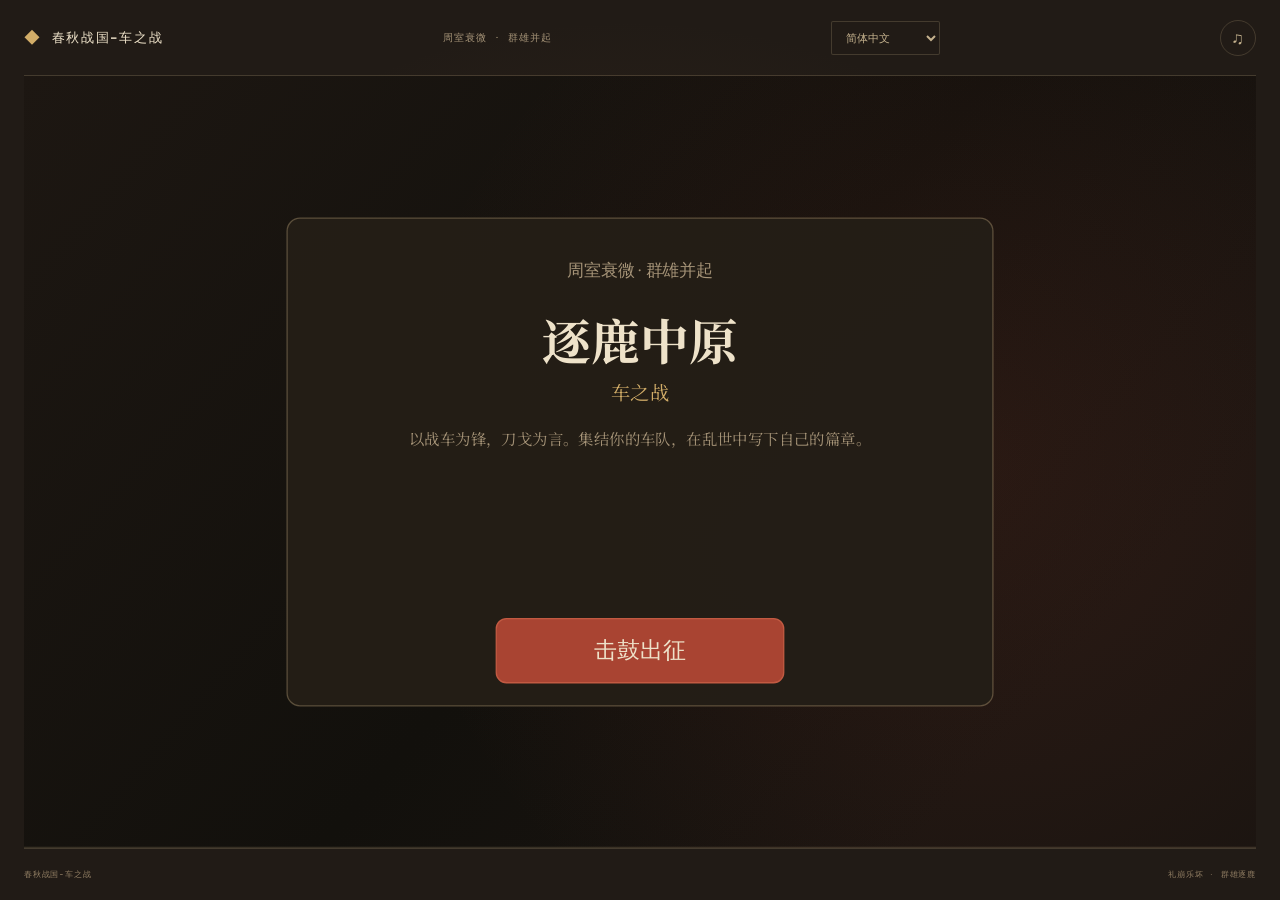
==== commit c7308e2c: "one card for every dialog The pause, defeat and victory screens and the 猛虎下山 drill's two beats were " ====
--- a/index.html
+++ b/index.html
@@ -111,24 +111,18 @@
             <button class="start-button" id="start-button" type="button" data-i18n-aria-label="battle.pauseLabel" aria-label="暂停战局">
               <span id="start-label" data-i18n="battle.startLabel">整军出征</span><span aria-hidden="true">↗</span>
             </button>
-            <div class="game-overlay" id="game-overlay">
+            <!-- The one card. Pause, defeat, victory and the two cards of the drill
+                 are the same element, painted from a different spec by
+                 src/ui/battle-card.js - the copy lives in the locale tables, never
+                 here. -->
+            <div class="game-overlay hidden" id="battle-card" role="dialog" aria-modal="true" aria-labelledby="card-title">
               <div class="overlay-card">
-                <span class="overlay-icon" id="overlay-icon">✦</span>
-                <p class="eyebrow" id="overlay-eyebrow" data-i18n="overlay.ready">整军待发</p>
-                <h2 id="overlay-title" data-i18n="overlay.title">将军，请下令</h2>
-                <p id="overlay-copy" data-i18n="overlay.copy">驾驭战车，冲破敌阵，争夺中原。</p>
-                <button class="overlay-button" id="overlay-button" type="button"><span data-i18n="menu.start">击鼓出征</span><span aria-hidden="true">→</span></button>
-              </div>
-            </div>
-            <div class="game-overlay victory-overlay hidden" id="victory-screen" role="dialog" aria-modal="true" aria-labelledby="victory-title">
-              <div class="overlay-card victory-card">
-                <span class="overlay-icon victory-icon" aria-hidden="true">✦</span>
-                <p class="eyebrow" id="victory-eyebrow" data-i18n="victory.eyebrow">天下已定</p>
-                <h2 id="victory-title" data-i18n="victory.title">凯旋</h2>
-                <p class="victory-subtitle" id="victory-subtitle"></p>
-                <p class="victory-stats" id="victory-stats"></p>
-                <p class="victory-note" id="victory-note"></p>
-                <button class="overlay-button" id="victory-return" type="button"><span data-i18n="victory.return">收兵回营</span><span aria-hidden="true">→</span></button>
+                <span class="overlay-icon" id="card-icon" aria-hidden="true">✦</span>
+                <p class="eyebrow" id="card-eyebrow"></p>
+                <h2 id="card-title"></h2>
+                <p class="card-copy" id="card-copy"></p>
+                <ul class="card-lines" id="card-lines" hidden></ul>
+                <button class="overlay-button" id="card-button" type="button"><span id="card-action"></span><span aria-hidden="true">→</span></button>
               </div>
             </div>
             <div class="touch-controls" data-i18n-aria-label="battle.touch" aria-label="触屏操作">
@@ -141,7 +135,10 @@
                   <span class="touch-joystick-knob" id="touch-joystick-knob" aria-hidden="true"></span>
                 </div>
               </div>
-              <button class="touch-key touch-fire" type="button" data-control=" " data-i18n="battle.attack.short" data-i18n-aria-label="battle.attack" data-i18n-title="battle.attack.hint" aria-label="弩射或近战攻击">弩 / 击</button>
+              <div class="touch-actions">
+                <button class="touch-key touch-order" id="touch-order" type="button" hidden data-i18n="battle.sortie" data-i18n-aria-label="battle.sortie.hint" aria-label="出击">出击</button>
+                <button class="touch-key touch-fire" type="button" data-control=" " data-i18n="battle.attack.short" data-i18n-aria-label="battle.attack" data-i18n-title="battle.attack.hint" aria-label="弩射或近战攻击">弩 / 击</button>
+              </div>
               <p class="touch-hint" id="touch-hint" data-i18n="battle.touchHint">↑ 前进 · ↓ 后退 · ← → 转向</p>
             </div>
           </div>
--- a/styles/game.css
+++ b/styles/game.css
@@ -578,6 +578,11 @@
   border: 1px solid rgba(210, 173, 104, 0.36);
   background: rgba(42, 31, 22, 0.96);
   text-align: center;
+  /* The drill's tactics card is three long beats and the view is only as tall as
+     the canvas: the card scrolls rather than pushing its own button off the
+     bottom edge, which would leave a frozen field with nothing to press. */
+  max-height: calc(100% - 32px);
+  overflow-y: auto;
 }
 
 .overlay-icon {
@@ -598,6 +603,18 @@
   font-size: 8px;
 }
 
+/* `display: flex` on `.eyebrow` beats the `hidden` attribute's own rule, and a
+   card without an eyebrow (the presenter supports one) must not leave the row. */
+.eyebrow[hidden] {
+  display: none;
+}
+
+/* The drill's cards are the only long-form ones: they keep the wider measure the
+   canvas card had, so three beats do not become a single narrow column. */
+#battle-card[data-width="wide"] .overlay-card {
+  width: min(480px, calc(100% - 40px));
+}
+
 .overlay-card h2 {
   margin: 10px 0 8px;
   font-family: "Noto Serif SC", "Songti SC", serif;
@@ -606,45 +623,58 @@
   letter-spacing: 0.01em;
 }
 
-.overlay-card > p:last-of-type {
+/* The card's copy, then its list of lines. A card has one of each at most: the
+   pause and defeat cards speak in the paragraph alone, the victory card leads
+   with the run it is reporting and then lists its spoils and the rule it is
+   about to enforce, and the drill's cards list one beat per thing standing in the
+   line the player is about to hit. */
+.card-copy {
   margin: 0 0 19px;
   color: #c5b28e;
   font-size: 11px;
-}
-
-/* The victory card shares the pause/defeat overlay's placement but not its
-   voice: gold frame, gold seal, and the run's report instead of a question. */
-.victory-overlay {
-  background: rgba(32, 23, 16, 0.66);
-}
-
-.victory-card {
-  border-color: rgba(210, 173, 104, 0.55);
-}
-
-.victory-icon {
-  color: var(--lime);
-}
-
-.victory-subtitle {
-  margin: 0 0 6px;
+  line-height: 1.7;
+}
+
+/* The run that was won is a lede, not a footnote. */
+.card-copy[data-tone="lede"] {
   color: #e8d6b0;
   font-family: "Noto Serif SC", "Songti SC", serif;
   font-size: 13px;
 }
 
-.victory-stats {
-  margin: 0 0 12px;
+.card-lines {
+  margin: 0 0 19px;
+  padding: 0;
+  list-style: none;
+}
+
+.card-lines li {
+  margin: 0 0 8px;
+}
+
+.card-lines li:last-child {
+  margin-bottom: 0;
+}
+
+/* A drill beat: a paragraph of what the line does, read left to right. */
+.card-lines li[data-tone="body"] {
+  color: #c5b28e;
+  font-family: "Noto Serif SC", "Songti SC", serif;
+  font-size: 12px;
+  line-height: 1.85;
+  text-align: left;
+}
+
+.card-lines li[data-tone="stat"] {
   color: var(--lime);
   font-family: "DM Mono", monospace;
   font-size: 10px;
   letter-spacing: 0.04em;
 }
 
-/* The rule the card is about to enforce, so the locked menu that follows is a
-   consequence the player has already read. */
-.victory-note {
-  margin: 0 0 19px;
+/* The rule the victory card is about to enforce, so the locked menu that follows
+   is a consequence the player has already read. */
+.card-lines li[data-tone="note"] {
   color: #c5b28e;
   font-size: 11px;
   line-height: 1.7;
@@ -773,6 +803,44 @@
     letter-spacing: 0.1em;
   }
 
+  /* The action column: 出击 / 结阵 above the fire control, so one thumb reaches
+     both. The order button only exists while the player stands in a line he owns
+     (the HUD unhides it), and it is the one control whose label is the *next*
+     order - green for 出击, amber for the way back to 结阵. */
+  .touch-actions {
+    display: grid;
+    gap: 6px;
+    justify-items: center;
+  }
+
+  .touch-order {
+    width: 62px;
+    height: 42px;
+    border-color: rgba(95, 189, 121, 0.55);
+    background: rgba(57, 139, 99, 0.24);
+    color: #cdf3d6;
+    font-family: inherit;
+    font-size: 11px;
+    letter-spacing: 0.14em;
+  }
+
+  .touch-order[hidden] {
+    display: none;
+  }
+
+  .touch-order[disabled] {
+    border-color: rgba(211, 185, 139, 0.24);
+    background: rgba(255, 235, 204, 0.05);
+    color: #8d8474;
+    cursor: default;
+  }
+
+  .touch-order[data-order="reform"] {
+    border-color: rgba(210, 173, 104, 0.6);
+    background: rgba(210, 173, 104, 0.2);
+    color: #f0e0bd;
+  }
+
   .touch-hint {
     display: block;
     grid-column: 1 / -1;
@@ -840,6 +908,12 @@
     width: 68px;
     height: 58px;
     background: var(--cinnabar);
+  }
+
+  .touch-order {
+    width: 54px;
+    height: 36px;
+    font-size: 10px;
   }
 
   .overlay-card {
@@ -1177,6 +1251,24 @@
   background: var(--cinnabar);
 }
 
+/* The order button keeps its own colour in the battle HUD: the plain key
+   background would swallow the green/amber that says which order is next. */
+.battle-focus .touch-order {
+  border-color: rgba(95, 189, 121, 0.62);
+  background-color: rgba(57, 139, 99, 0.42);
+  color: #cdf3d6;
+}
+
+.battle-focus .touch-order[data-order="reform"] {
+  border-color: rgba(210, 173, 104, 0.62);
+  background-color: rgba(160, 116, 47, 0.42);
+  color: #f0e0bd;
+}
+
+.battle-focus .touch-order[hidden] {
+  display: none;
+}
+
 .battle-focus .touch-hint {
   display: none;
 }
@@ -1346,9 +1438,18 @@
     left: 10px;
   }
 
-  .overlay-card > p:last-of-type {
+  .card-copy {
     margin-bottom: 12px;
     font-size: 9px;
+  }
+
+  .card-lines {
+    margin-bottom: 12px;
+  }
+
+  .card-lines li[data-tone="body"] {
+    font-size: 10px;
+    line-height: 1.75;
   }
 
   .overlay-button {
@@ -1482,6 +1583,22 @@
 
 .battle-focus.touch-layout .touch-joystick-mark-left {
   left: 8px;
+}
+
+/* The order button sits above the fire disc and reads as a pill, so the round
+   fire control keeps its own silhouette. */
+.battle-focus.touch-layout .touch-order {
+  width: 78px;
+  height: 34px;
+  border-radius: 17px;
+  font-size: 12px;
+  letter-spacing: 0.16em;
+  pointer-events: auto;
+  touch-action: none;
+  user-select: none;
+  -webkit-user-select: none;
+  -webkit-tap-highlight-color: transparent;
+  backdrop-filter: blur(2px);
 }
 
 .battle-focus.touch-layout .touch-fire {
@@ -1547,6 +1664,13 @@
     width: 64px;
     height: 64px;
   }
+
+  .battle-focus.touch-layout .touch-order {
+    width: 68px;
+    height: 30px;
+    border-radius: 15px;
+    font-size: 11px;
+  }
 }
 
 @media (prefers-reduced-motion: reduce) {
